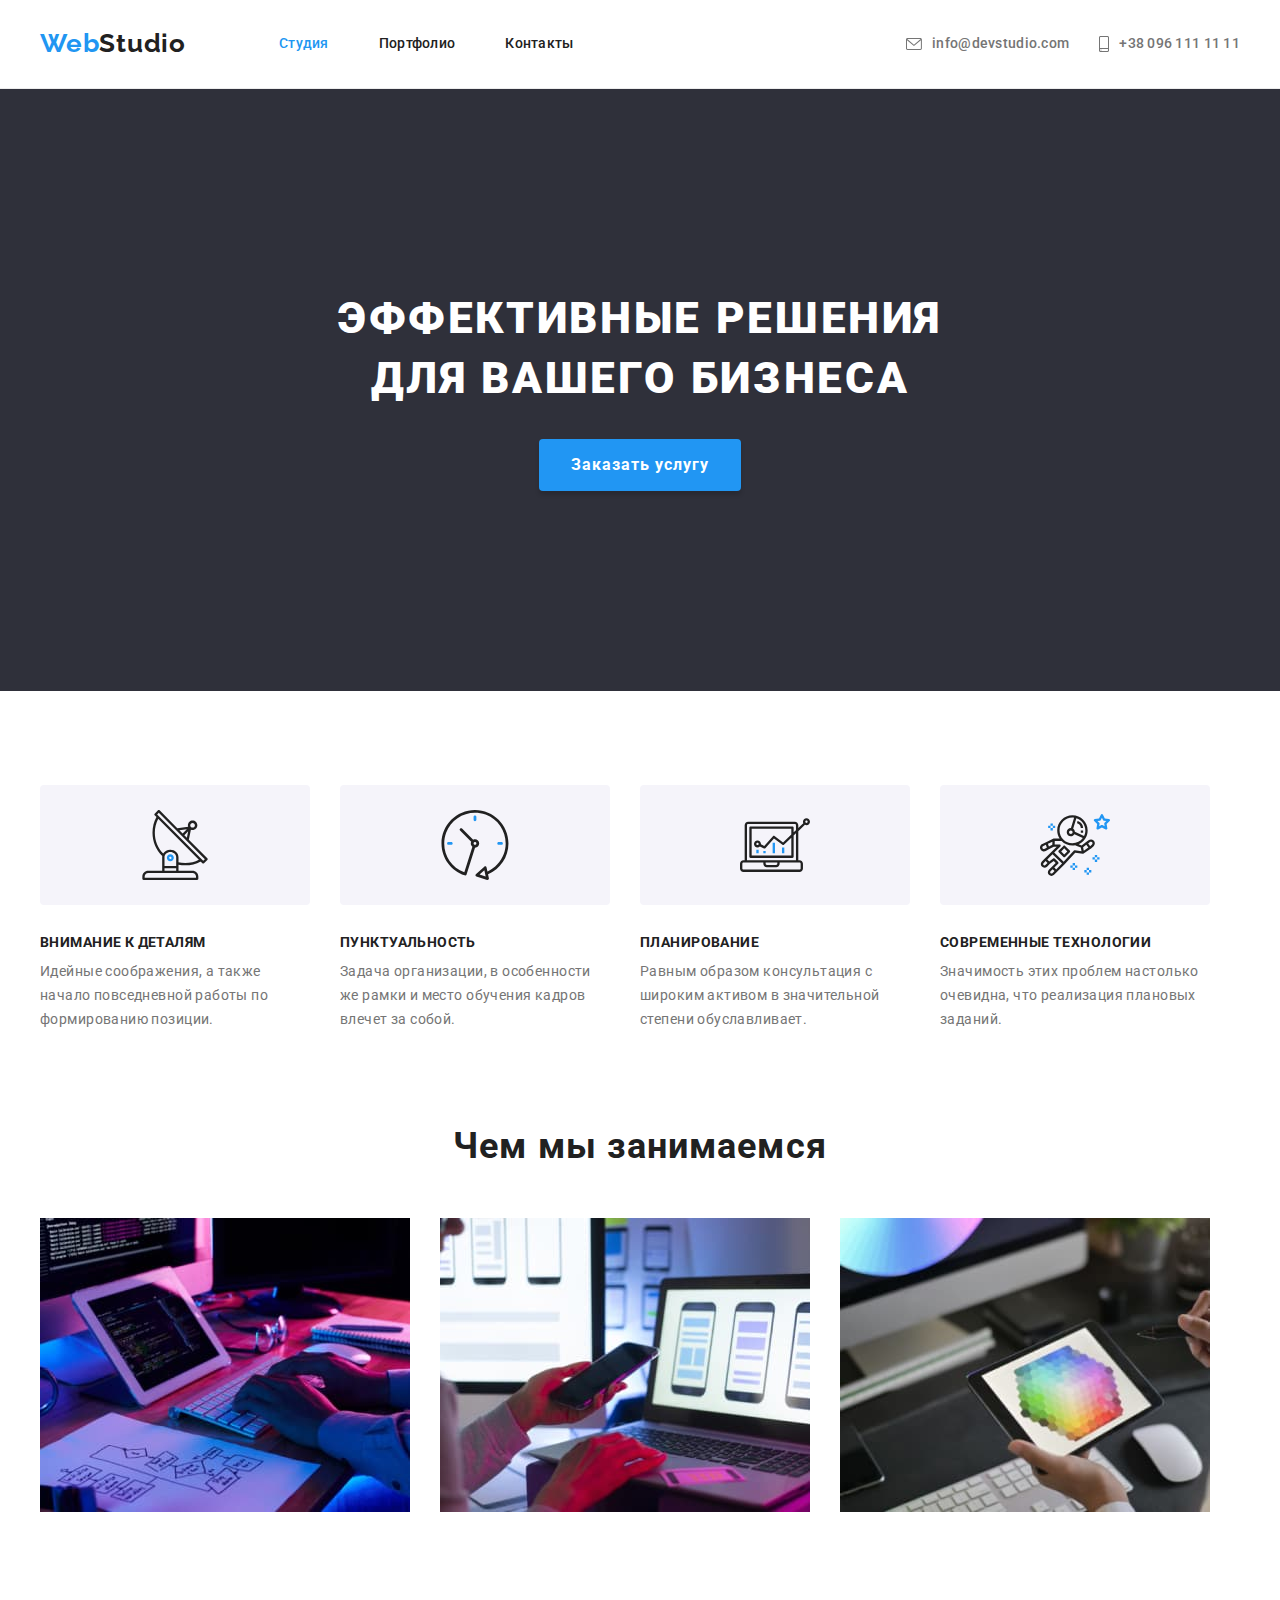
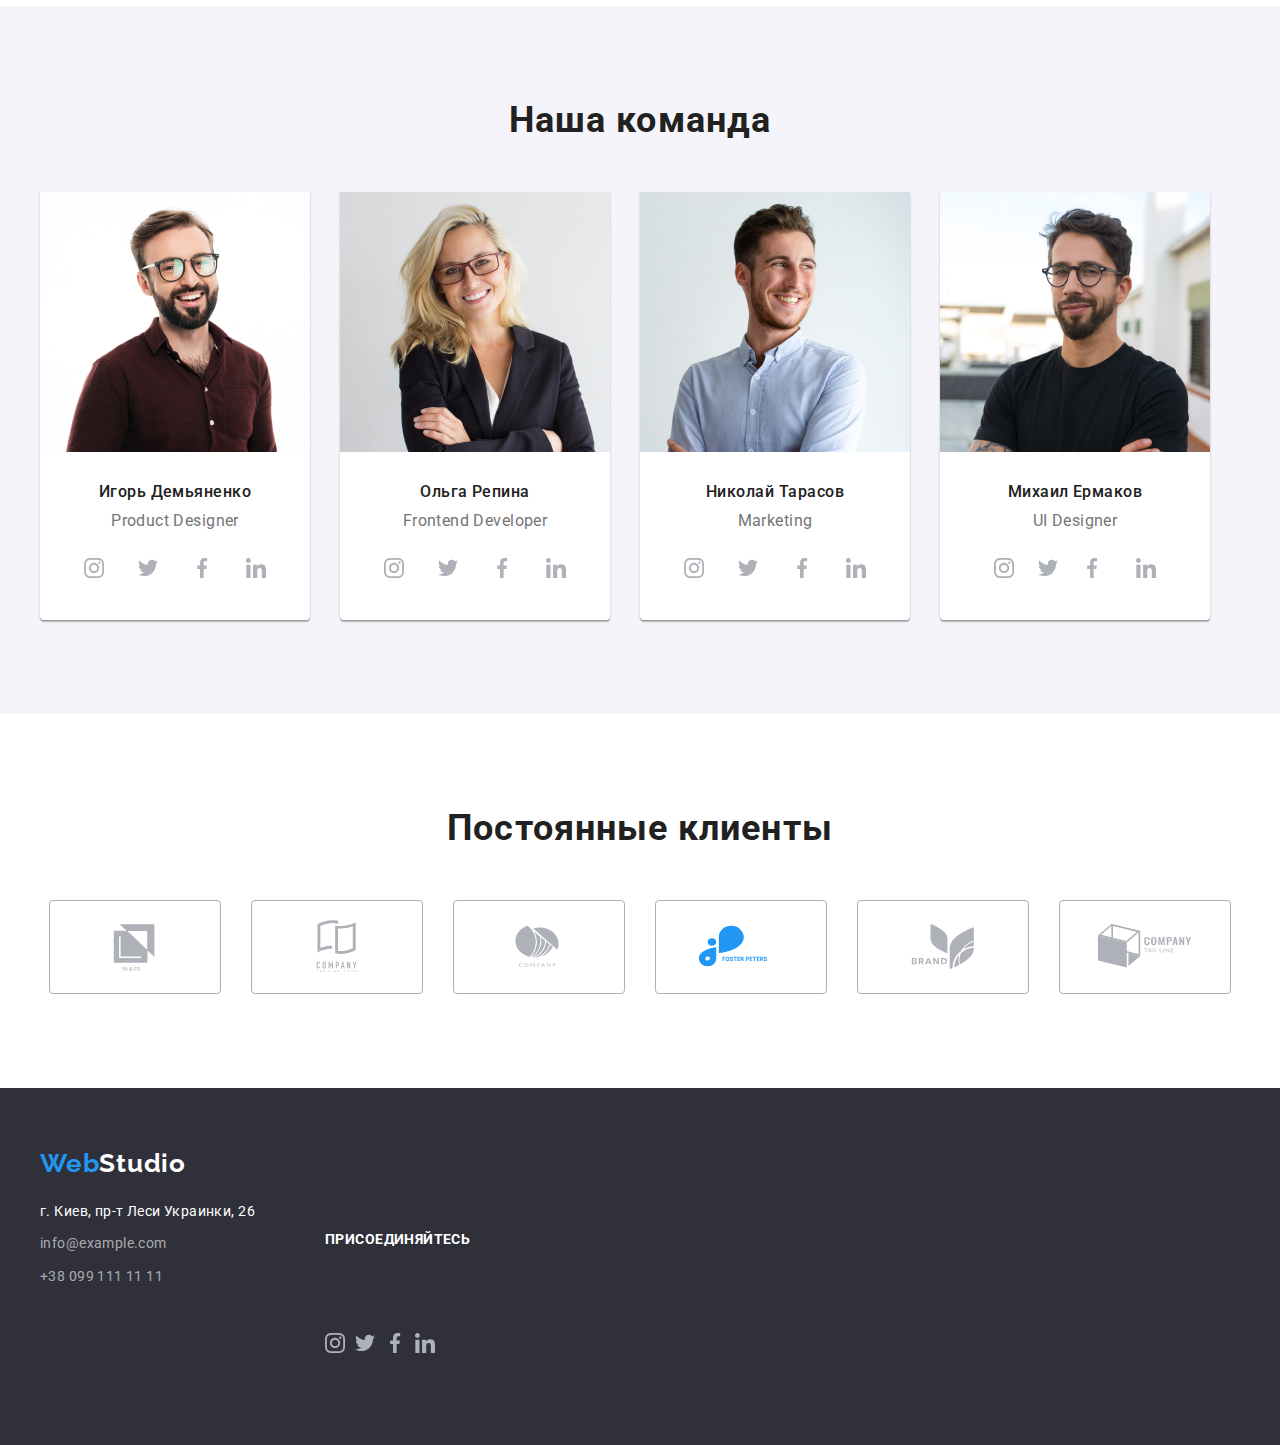
==== index.html @ 57c0cc2d "test" ====
<!DOCTYPE html>
<html lang="ru">

<head>
    <meta charset="UTF-8">
    <meta http-equiv="X-UA-Compatible" content="IE=edge">
    <meta name="viewport" content="width=device-width, initial-scale=1.0">
    <title>Студия</title>
    <link rel="preconnect" href="https://fonts.googleapis.com">
    <link rel="preconnect" href="https://fonts.gstatic.com" crossorigin>
    <link
        href="https://fonts.googleapis.com/css2?family=Raleway:wght@700&family=Roboto:wght@400;500;700;900&display=swap"
        rel="stylesheet">
    <link rel="stylesheet" href="https://cdnjs.cloudflare.com/ajax/libs/modern-normalize/1.1.0/modern-normalize.min.css"
        integrity="sha512-wpPYUAdjBVSE4KJnH1VR1HeZfpl1ub8YT/NKx4PuQ5NmX2tKuGu6U/JRp5y+Y8XG2tV+wKQpNHVUX03MfMFn9Q=="
        crossorigin="anonymous" referrerpolicy="no-referrer" />
    <link rel="stylesheet" href="./css/styles.css" />
</head>

<body>
    <!-- Шапка сайта Студия-->
    <header class="header">
        <div class="container header-container">
            <nav class="navigation">
                <a class="logo" href="/"><span class="logo-title">Web</span>Studio</a>
                <ul class="header-list list">
                    <li class="header-item"><a class="header-link current" href=" ./index.html">Студия</a></li>
                    <li class="header-item"><a class="header-link" href="./portfolio.html">Портфолио</a></li>
                    <li class="header-item"><a class="header-link" href="">Контакты</a></li>
                </ul>
            </nav>
            <ul class="contacts list">
                <li class="contact-item">
                    <a href="mailto:info@devstudio.com" class="mail-link">
                        <svg class="contact-icon" width="16px" height="12px">
                            <use href="./images/symbol-defs.svg#envelope"></use>
                        </svg>info@devstudio.com</a>
                </li>
                <li class="contact-item">
                    <a href="tel:+380961111111" class="tel-link">
                        <svg class="contact-icon" width="10px" height="16px">
                            <use href="./images/symbol-defs.svg#smartphone"></use>
                        </svg>+38 096 111 11 11
                    </a>
                </li>
            </ul>
        </div>
    </header>
    <!-- Секция Эффективные решения -->
    <main>
        <section class="hero">
            <div class="container hero-container">
                <h1 class="hero-title">Эффективные решения</br>для вашего бизнеса</h1>
                <button type="button" class="hero-button">Заказать услугу</button>
            </div>
        </section>
        <!-- Секция детали -->
        <section class="section-no-padding">
            <div class="container">
                <h2 class="section-title" hidden>Наши особенности</h2>
                <ul class="feature-list list">
                    <li class="feature-item">
                        <div class="feature-icons">
                            <svg class="feature-icon" width="70px" height="70">
                                <use href="./images/symbol-defs.svg#antenna"></use>
                            </svg>
                        </div>
                        <h3 class="feature-title">Внимание к деталям</h3>
                        <p class="feature-text">Идейные соображения, а также начало повседневной работы по
                            формированию
                            позиции.</p>
                    </li>
                    <li class="feature-item">
                        <div class="feature-icons">
                            <svg class="feature-icon" width="70px" height="70">
                                <use href="./images/symbol-defs.svg#clock"></use>
                            </svg>
                        </div>
                        <h3 class="feature-title">Пунктуальность</h3>
                        <p class="feature-text">Задача организации, в особенности же рамки и место обучения кадров
                            влечет за собой.</p>
                    </li>
                    <li class="feature-item">
                        <div class="feature-icons">
                            <svg class="feature-icon" width="70px" height="70">
                                <use href="./images/symbol-defs.svg#diagram"></use>
                            </svg>
                        </div>
                        <h3 class="feature-title">Планирование</h3>
                        <p class="feature-text">Равным образом консультация с широким активом в значительной степени
                            обуславливает.</p>
                    </li>
                    <li class="feature-item">
                        <div class="feature-icons">
                            <svg class="feature-icon" width="70px" height="70">
                                <use href="./images/symbol-defs.svg#astronaut"></use>
                            </svg>
                        </div>
                        <h3 class="feature-title">Современные технологии</h3>
                        <p class="feature-text">Значимость этих проблем настолько очевидна, что реализация плановых
                            заданий.</p>
                    </li>
                </ul>
            </div>
        </section>
        <!-- Секция занятия-->
        <section class="section">
            <div class="container">
                <h2 class="info-title">Чем мы занимаемся</h2>
                <ul class="info-list list">
                    <li class="info-item">
                        <img src="images/photo-box-1.jpg" alt="специалист пишет код " width="370" height="294"
                            class="info-img" />
                    </li>
                    <li class="info-item">
                        <img src="images/photo-box-2.jpg" alt="тестировщик тестует код " width="370" height="294"
                            class="info-img" />
                    </li>
                    <li class="info-item">
                        <img src="images/photo-box-3.jpg" alt="архитектор рисует проект " width="370" height="294"
                            class="info-img" />
                    </li>
                </ul>
            </div>
        </section>
        <!-- Секция команда -->
        <section class="section about-section">
            <div class="container">
                <h2 class="about-team">Наша команда</h2>
                <ul class="about-list list">
                    <li class="about-item">
                        <img src="images/about-img-1.jpg" alt="Игорь Демьяненко" width="270" height="260"
                            class="about-img" />
                        <div class="about">
                            <h3 class="about-title">Игорь Демьяненко</h3>
                            <p class="about-text" lang="en">Product Designer</p>
                            <ul class="social-list list">
                                <li class="social-item">
                                    <a class="social-link">
                                        <svg class="social-icon" width="20px" height="20px">
                                            <use href="./images/symbol-defs.svg#instagram"></use>
                                        </svg></a>
                                </li>
                                <li class="social-item">
                                    <a class="social-link">
                                        <svg class="social-icon" width="20px" height="20px">
                                            <use href="./images/symbol-defs.svg#twitter"></use>
                                        </svg></a>
                                </li>
                                <li class="social-item">
                                    <a class="social-link">
                                        <svg class="social-icon" width="20px" height="20px">
                                            <use href="./images/symbol-defs.svg#facebook"></use>
                                        </svg></a>
                                </li>
                                <li class="social-item">
                                    <a class="social-link">
                                        <svg class="social-icon" width="20px" height="20px">
                                            <use href="./images/symbol-defs.svg#linkedin"></use>
                                        </svg></a>
                                </li>
                            </ul>
                        </div>
                    <li class="about-item">
                        <img src="images/about-img-2.jpg" alt="Ольга Репина" width="270" height="260"
                            class="about-img" />
                        <div class="about">
                            <h3 class="about-title">Ольга Репина</h3>
                            <p class="about-text" lang="en">Frontend Developer</p>
                            <ul class="social-list list">
                                <li class="social-item">
                                    <a class="social-link">
                                        <svg class="social-icon" width="20px" height="20px">
                                            <use href="./images/symbol-defs.svg#instagram"></use>
                                        </svg></a>
                                </li>
                                <li class="social-item">
                                    <a class="social-link">
                                        <svg class="social-icon" width="20px" height="20px">
                                            <use href="./images/symbol-defs.svg#twitter"></use>
                                        </svg></a>
                                </li>
                                <li class="social-item">
                                    <a class="social-link">
                                        <svg class="social-icon" width="20px" height="20px">
                                            <use href="./images/symbol-defs.svg#facebook"></use>
                                        </svg></a>
                                </li>
                                <li class="social-item">
                                    <a class="social-link">
                                        <svg class="social-icon" width="20px" height="20px">
                                            <use href="./images/symbol-defs.svg#linkedin"></use>
                                        </svg></a>
                                </li>
                            </ul>
                        </div>
                    <li class="about-item">
                        <img src="images/about-img-3.jpg" alt="Николай Тарасов" width="270" height="260"
                            class="about-img" />
                        <div class="about">
                            <h3 class="about-title">Николай Тарасов</h3>
                            <p class="about-text" lang="en">Marketing</p>
                            <ul class="social-list list">
                                <li class="social-item">
                                    <a class="social-link">
                                        <svg class="social-icon" width="20px" height="20px">
                                            <use href="./images/symbol-defs.svg#instagram"></use>
                                        </svg></a>
                                </li>
                                <li class="social-item">
                                    <a class="social-link">
                                        <svg class="social-icon" width="20px" height="20px">
                                            <use href="./images/symbol-defs.svg#twitter"></use>
                                        </svg></a>
                                </li>
                                <li class=" social-item">
                                    <a class="social-link">
                                        <svg class="social-icon" width="20px" height="20px">
                                            <use href="./images/symbol-defs.svg#facebook"></use>
                                        </svg></a>
                                </li>
                                <li class=" social-item">
                                    <a class="social-link">
                                        <svg class="social-icon" width="20px" height="20px">
                                            <use href="./images/symbol-defs.svg#linkedin"></use>
                                        </svg></a>
                                </li>
                            </ul>
                        </div>
                    <li class="about-item">
                        <img src="images/about-img-4.jpg" alt="Михаил Ермаков" width="270" height="260"
                            class="about-img" />
                        <div class="about">
                            <h3 class="about-title">Михаил Ермаков</h3>
                            <p class="about-text" lang="en">UI Designer</p>
                            <ul class="social-list list">
                                <li class="social-item">
                                    <a class="social-link">
                                        <svg class="social-icon" width="20px" height="20px">
                                            <use href="./images/symbol-defs.svg#instagram"></use>
                                        </svg></a>
                                </li>
                                <li class=social-item">
                                    <a class="social-link">
                                        <svg class="social-icon" width="20px" height="20px">
                                            <use href="./images/symbol-defs.svg#twitter"></use>
                                        </svg></a>
                                </li>
                                <li class=" social-item">
                                    <a class="social-link">
                                        <svg class="social-icon" width="20px" height="20px">
                                            <use href="./images/symbol-defs.svg#facebook"></use>
                                        </svg></a>
                                </li>
                                <li class=" social-item">
                                    <a class="social-link">
                                        <svg class="social-icon" width="20px" height="20px">
                                            <use href="./images/symbol-defs.svg#linkedin"></use>
                                        </svg></a>
                                </li>
                            </ul>
                        </div>

        </section>
        <!-- Постоянные клиенты -->
        <section class="clients">
            <div class="container">
                <h2 class="clietns-title">Постоянные клиенты</h2>
                <ul class="clients-list list">
                    <li class="client-item">
                        <a class="client-link" href="">
                            <svg class="client-icon" width="106px" heigt="60px">
                                <use href="./images/symbol-defs.svg#logo-1"></use>
                            </svg></a>
                    </li>
                    <li class="client-item">
                        <a class="client-link" href="">
                            <svg class="client-icon" width="106px" heigt="60px">
                                <use href="./images/symbol-defs.svg#logo-2"></use>
                            </svg></a>
                    </li>
                    <li class="client-item">
                        <a class="client-link" href="">
                            <svg class="client-icon" width="106px" heigt="60px">
                                <use href="./images/symbol-defs.svg#logo-3"></use>
                            </svg></a>
                    </li>
                    <li class="client-item">
                        <a class="client-link" href="">
                            <svg class="client-icon" width="106px" heigt="60px">
                                <use href="./images/symbol-defs.svg#logo-4"></use>
                            </svg></a>
                    </li>
                    <li class="client-item">
                        <a class="client-link" href="">
                            <svg class="client-icon" width="106px" heigt="60px">
                                <use href="./images/symbol-defs.svg#logo-5"></use>
                            </svg></a>
                    </li>
                    <li class="client-item">
                        <a class="client-link" href="">
                            <svg class="client-icon" width="106px" heigt="60px">
                                <use href="./images/symbol-defs.svg#logo-6"></use>
                            </svg></a>
                    </li>
                </ul>
            </div>
        </section>
    </main>
    <!-- Секция контакты -->
    <footer class="page-footer">
        <div class="container footer-container">
            <div class="footer">
                <a class="logo" href="/"><span class="logo-title">Web</span>Studio</a>
                <address class="footer-address">
                    <ul class="address-list list">
                        <li class="address-item">
                            <a class="footer-address" href="">г. Киев, пр-т Леси Украинки, 26</a>
                        </li>
                        <li class="address-item">
                            <a class="link-mail" href="mailto:info@example.com">info@example.com</a>
                        </li>
                        <li class="address-item">
                            <a class="link-tel" href="tel:+380991111111">+38 099 111 11 11</a>
                        </li>
                    </ul>
                </address>
            </div>
            <div class="footer-social">
                <p class="footer-social-title">присоединяйтесь</p>
                <ul class="footer-social-icons list">
                    <li class="footer-social-logo">
                        <a class="footer-icon link" href="">
                            <svg class="footer-icon" width="20px" heingt="20px">
                                <use href="./images/symbol-defs.svg#instagram">
                                </use>
                            </svg>
                        </a>
                    </li>
                    <li class="footer-social-logo">
                        <a class="footer-icon link" href="">
                            <svg class="footer-icon" width="20px" heingt="20px">
                                <use href="./images/symbol-defs.svg#twitter">
                                </use>
                            </svg>
                        </a>
                    </li>
                    <li class="footer-social-logo">
                        <a class="footer-icon link" href="">
                            <svg class="footer-icon" width="20px" heingt="20px">
                                <use href="./images/symbol-defs.svg#facebook">
                                </use>
                            </svg>
                        </a>
                    </li>
                    <li class="footer-social-logo">
                        <a class="footer-icon link" href="">
                            <svg class="footer-icon" width="20px" heingt="20px">
                                <use href="./images/symbol-defs.svg#linkedin">
                                </use>
                            </svg>
                        </a>
                    </li>
                </ul>
            </div>
        </div>
    </footer>
</body>

</html>
---- css/styles.css ----
:root {
  --header-text-color: #212121;
  --main-text-color: #757575;
  --primary-title-color: #ffffff;
  --accent-color: #2196f2;
  --title-color: #000000;
  --footer-link-color: rgba(255, 255, 255, 0.6);
  --icon-color: #afb1b8;
}
p,
h1,
h2,
h3,
h4,
h5,
h6 {
  margin: 0;
}

img {
  display: block;
}

button {
  cursor: pointer;
}

body {
  margin: 0;
  font-family: Roboto, sans-serif;
  font-style: normal;
  font-size: 14px;
  font-weight: 400;
  line-height: 1.71;
  letter-spacing: 0.03em;
  color: #757575;
}

.list {
  list-style: none;
}

a {
  text-decoration: none;
}
.container {
  width: 1200px;
  padding-left: 15px;
  padding-right: 15px;
  margin: 0 auto;

  /*outline: 1px solid red;*/
}

.section {
  padding: 94px 0;
}
ul {
  margin: 0;
  padding: 0;
}

/*-----------------------------HEADER-------------------------------*/
.header {
  /*padding-top: 24px;
  padding-bottom: 25px;*/
  border-bottom: 1px solid #ececec;
}

.header-container {
  display: flex;
}
/*----logo-header----*/
/*----logo-title-header----*/

.logo {
  font-family: Raleway;
  font-weight: bold;

  font-size: 26px;
  line-height: 1.19;
  text-decoration: none;
  letter-spacing: 0.03em;

  padding-top: 24px;
  padding-bottom: 25px;
  text-decoration: none;
  color: var(--header-text-color);
}
.logo-title {
  padding-top: 24px;
  padding-bottom: 25px;
  color: var(--accent-color);
}

.logo:hover,
.logo:focus {
  color: var(--accent-color);
}
/*----navigation----*/
/*----header-list----*/

.navigation {
  display: flex;
  align-items: center;
}

.header-list {
  display: flex;
  margin-left: 93px;
}

.header-list .header-item + .header-item {
  margin-left: 50px;
}
.header-link {
  font-weight: 500;
  font-size: 14px;
  line-height: 1.14;
  letter-spacing: 0.02em;
  padding-top: 32px;
  padding-bottom: 32px;
  display: flex;
  color: var(--header-text-color);
}
.header-link:hover,
.header-link:focus {
  color: var(--accent-color);
}
/*.header-item:first-child {
  margin-left: 93px;}*/

/*.header-link:not(:first-child) {
  margin-left: 93px;*/

/*.header-link:nth-child(-n + 2) {
  margin-left: 50px;
}*/

/*contacts-header*/

.contacts {
  display: flex;
  margin-left: auto;
  padding-top: 32px;
  padding-bottom: 32px;
}

.mail-link {
  font-weight: 500;
  font-size: 14px;
  line-height: 1.14;
  letter-spacing: 0.02em;

  color: var(--main-text-color);
  margin-right: 30px;
}

.tel-link {
  font-weight: 500;
  font-size: 14px;
  line-height: 1.14;

  letter-spacing: 0.02em;
  color: var(--main-text-color);
}
.contact-item:hover,
.contact-item:focus {
  color: var(--accent-color);
}
.mail-link:hover,
.mail-link:focus {
  color: var(--accent-color);
}

.tel-link:hover,
.tel-link:focus {
  color: var(--accent-color);
}
.contact-icon {
  margin-right: 10px;
  vertical-align: middle;
  fill: var(--main-text-color);
}
.contacts-list:hover,
.contacts-list:focus {
  color: var(--accent-color);
}
.current {
  color: var(--accent-color);
}

/*-------------------------------MAIN---------------------------*/
/*---section-hero---*/
.hero {
  padding-top: 200px;
  padding-bottom: 200px;
  background-color: #2f303a;

  /*max-width: 1600px;
  min-height: 600px;
  margin-left: auto;
  margin-right: auto;
  text-align: center;
  background-image: linear-gradient (
  to right,  rgba(47, 48, 58, 0.4),
 rgba(47, 48, 58, 0.4),
  url('../images/overlay.jpg');
  background-repeat: no-repeat;
  background-position: center;
  background-size: cover;*/
}

.hero-title {
  font-weight: 900;
  font-size: 44px;
  line-height: 1.36;

  text-align: center;
  letter-spacing: 0.06em;

  margin-top: 0;
  margin-bottom: 30px;
  text-transform: uppercase;
  color: var(--primary-title-color);
}

/*---button-studio---*/

.hero-button {
  border: transparent;
  font-family: inherit;
  font-weight: 700;
  font-size: 16px;
  line-height: 1.87;
  letter-spacing: 0.06em;

  display: flex;
  align-items: center;
  text-align: center;

  padding: 11px 32px;
  margin-top: 30px;
  min-width: 200px;
  margin-left: auto;
  margin-right: auto;

  cursor: pointer;
  color: var(--primary-title-color);

  background: #2196f3;
  box-shadow: 0px 4px 4px rgba(0, 0, 0, 0.15);
  border-radius: 4px;
}
/*---features---*/
.feature-icons {
  display: flex;
  width: 270px;
  height: 120px;
  justify-content: center;
  align-items: center;
  background-color: #f5f4fa;
  border-radius: 4px;
  margin-bottom: 30px;
}

.section-title {
  font-size: 36px;
  line-height: 1.17;
  margin-bottom: 50px;

  text-align: center;
  color: var(--title-text-color);
}
.section {
  padding-top: 94px;
  padding-bottom: 94px;
}
.section-no-padding {
  padding-top: 94px;
  padding-bottom: 0;
}

.feature-list {
  display: flex;
  justify-content: center;
}

/*.feature-item:not(:first-child) {
  margin-left: 30px;
}*/
.feature-item:not(:last-child) {
  margin-right: 30px;
}
.feature-item:not(:first-child) {
  margin-right: 30px;
}

.feature-title {
  font-size: 14px;
  line-height: 1.14;
  letter-spacing: 0.03em;
  text-transform: uppercase;
  color: var(--header-text-color);
}

.feature-text {
  font-size: 14px;
  line-height: 1.71;
  letter-spacing: 0.03em;
  margin-top: 10px;
  color: var(--main-text-color);
}
/*---info---*/

.info-list {
  display: flex;
  margin-top: 50px;
}

.info-item:not(:first-child) {
  margin-left: 30px;
}

.info-item {
  justify-content: space-between;
}

.info-title {
  font-size: 36px;
  line-height: 1.16;
  text-align: center;
  letter-spacing: 0.03em;

  color: var(--header-text-color);
}

/*----about----*/

.about-section {
  background: #f5f4fa;
}
.about-list {
  display: flex;

  /*flex-basis: inherit;*/
}
.about-list .about-title {
  font-weight: 500;
  font-size: 16px;
  line-height: 1.19;
}

.about-list .about-text {
  font-size: 16px;
  line-height: 1.19;
  margin-top: 10px;
}
.about-item {
  background: #ffffff;
  box-shadow: 0px 1px 3px rgba(0, 0, 0, 0.12), 0px 1px 1px rgba(0, 0, 0, 0.14),
    0px 2px 1px rgba(0, 0, 0, 0.2);
  border-radius: 0px 0px 4px 4px;
}
.about-team {
  font-style: normal;
  font-size: 36px;
  line-height: 1.16;
  text-align: center;
  letter-spacing: 0.03em;

  margin-bottom: 50px;
  justify-content: space-between;
  color: var(--header-text-color);
}

.about-title {
  font-style: normal;
  font-weight: 500;
  font-size: 16px;
  line-height: 1.19px;

  text-align: center;
  letter-spacing: 0.03em;

  color: var(--header-text-color);
}

.about-item:not(:first-child) {
  margin-left: 30px;
}

.about-list .about-title,
.about-list .about-text {
  text-align: center;
}

.about-list .about {
  padding-top: 30px;
  padding-bottom: 30px;
}
.social-list {
  display: flex;
  justify-content: center;
  margin-top: 16px;
}

.social-list .social-item + .social-item {
  margin-left: 10px;
}
.social-link {
  display: flex;
  width: 44px;
  height: 44px;
  border-radius: 50%;
  justify-content: center;
  align-items: center;
  /*background-color: #ffffff;*/
  color: var(--icons-color);
}

.social-icon {
  fill: currentColor;
}

.social-link:hover,
.social-link:focus {
  /*color: #ffffff;*/
  background-color: var(--accent-color);
}

/*clients*/
.clients {
  padding-top: 94px;
  padding-bottom: 94px;
}
.clients-list {
  display: flex;
  justify-content: center;
  margin-top: 50px;
}
.clients-list .client-item + .client-item {
  margin-left: 30px;
}
.clietns-title {
  font-style: normal;
  font-size: 36px;
  line-height: 1.16;
  text-align: center;
  letter-spacing: 0.03em;

  color: var(--header-text-color);
}
.client-link {
  display: flex;
  width: 170px;
  height: 92px;
  justify-content: center;
  align-items: center;
  border: 1px solid var(--icon-color);
  border-radius: 4px;
  color: var(--icon-color);
}
.client-icon {
  fill: currentColor;
}
.client-link:hover,
.client-link:focus {
  color: var(--accent-color);
  border-color: var(--accent-color);
}
/*----------------------------FOOTER---------------------------*/

.page-footer {
  padding-top: 60px;
  padding-bottom: 20px;
  background-color: #2f303a;
}
.footer-address {
  font-style: normal;
  font-weight: normal;
  font-size: 14px;
  line-height: 1.71;
  letter-spacing: 0.03em;
  margin-top: 20px;
  color: var(--primary-title-color);
}

.page-footer .logo {
  font-family: Raleway;
  font-size: 26px;
  line-height: 1.19;
  letter-spacing: 0.03em;
  color: var(--primary-title-color);
}

.page-footer .logo:hover,
.page-footer.logo:focus {
  color: var(--accent-color);
}
/*---address---*/

.address-list {
  color: var(--primary-title-color);
}
.address-item {
  margin-bottom: 9px;
}

/*---contacts---*/

.link-mail {
  font-style: normal;
  font-size: 14px;
  line-height: 1.71;
  letter-spacing: 0.03em;
  color: var(--footer-link-color);
}

.link-tel {
  font-style: normal;
  font-size: 14px;
  line-height: 1.71;
  letter-spacing: 0.03em;
  color: var(--footer-link-color);
}
/*-----footer-social----*/

.footer-social-title {
  font-weight: 700;
  font-size: 14px;
  line-height: 1.14;
  letter-spacing: 0.03em;

  text-transform: uppercase;
  margin-bottom: 20px;
  color: var(--primary-title-color);
}

.footer-icon .link {
  display: flex;
  width: 44px;
  height: 44px;

  border-radius: 50%;
  align-items: center;
  justify-content: center;

  background-color: rgba(255, 255, 255, 0.1);
  color: var(--primary-title-color);
}
.footer-icon .link:hover,
.footer-icon .link:focus {
  background-color: var(--accent-color);
}

.page-footer .container {
  display: flex;
}
.footer-social {
  margin: 12px 0 0 70px;
  padding-top: 72px;
}
.footer-icon {
  justify-content: center;
  fill: currentColor;
}
.footer-social-icons .footer-social-logo + .footer-social-logo {
  margin-left: 10px;
}
.footer-social-icons {
  display: flex;
}
/*--------------------PORTFOLIO----------------------*/
/*button-portfolio*/

.buttons-link {
  display: flex;
  justify-content: center;
  margin-bottom: 50px;
}

.buttons-link .item + .item {
  margin-left: 8px;
}

.button {
  font-family: inherit;
  font-style: normal;
  font-weight: 500;
  font-size: 16px;
  line-height: 1.62;
  letter-spacing: 0.03em;
  box-shadow: 0px 3px 1px rgba(0, 0, 0, 0.1), 0px 1px 2px rgba(0, 0, 0, 0.08),
    0px 2px 2px rgba(0, 0, 0, 0.12);
  border-radius: 4px;

  background: #f5f4fa;
  cursor: pointer;
  color: var(--header-text-color);
}

.button .primary {
  font-weight: 700;
  font-size: 16px;
  line-height: 1.87;
  color: var(--primary-title-color);
  background-color: var(--accent-color);

  border-radius: 4px;

  padding: 11px 32px;
  min-width: 200px;
  text-align: center;
}

.button.secondary {
  font-weight: 500;
  font-size: 16px;
  line-height: 1.62;

  padding: 6px 22px;
  min-width: 73px;
  background-color: var(--primary-title-color);
}

.button.secondary:hover,
.button.secondary:focus,
.button.secondary:active {
  color: var(--primary-title-color);
  background-color: var(--accent-color);
}
/*-------imeges----*/

.images-list {
  display: flex;
  flex-wrap: wrap;
  margin-right: -30px;
  margin-bottom: -30px;
}
.images-item {
  margin-right: 30px;
  margin-bottom: 30px;
}
.item-list {
  padding-top: 20px;
  padding-bottom: 20px;
  border: 1px solid #eeeeee;
  padding-right: 24px;
  padding-left: 24px;
}
.images-list .images-item:hover {
  box-shadow: 0px 1px 1px rgba(0, 0, 0, 0.12), 0px 4px 4px rgba(0, 0, 0, 0.06),
    1px 4px 6px rgba(0, 0, 0, 0.16);
}
.item-text {
  background: var(--primary-title-color);
  border: 1px solid #eeeeee;
  box-sizing: border-box;
}

.imag-title {
  font-weight: 700;
  font-size: 18px;
  line-height: 2;
  letter-spacing: 0.06em;
  margin-bottom: 4px;
  color: var(--header-text-color);
}
.imag-text {
  font-weight: normal;
  font-size: 16px;
  line-height: 1.87;
  letter-spacing: 0.03em;
  color: var(--main-text-color);
}
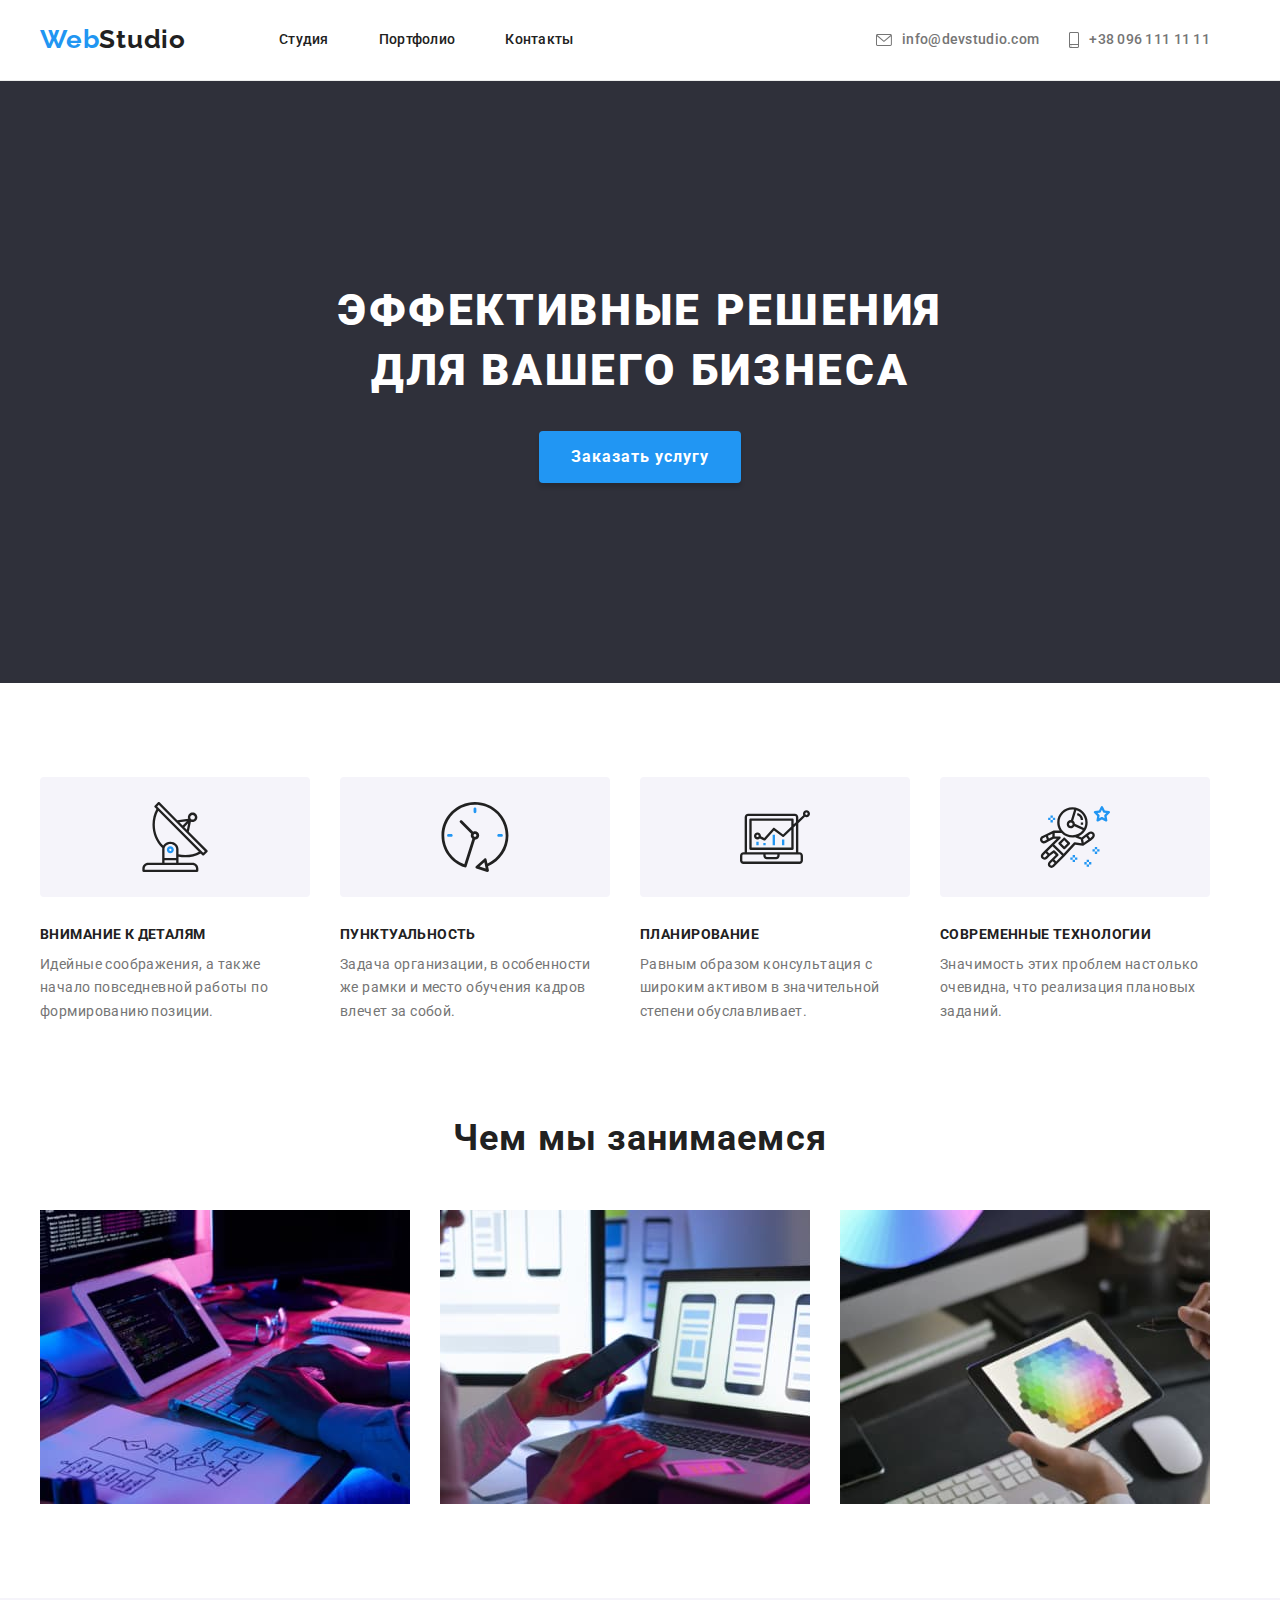
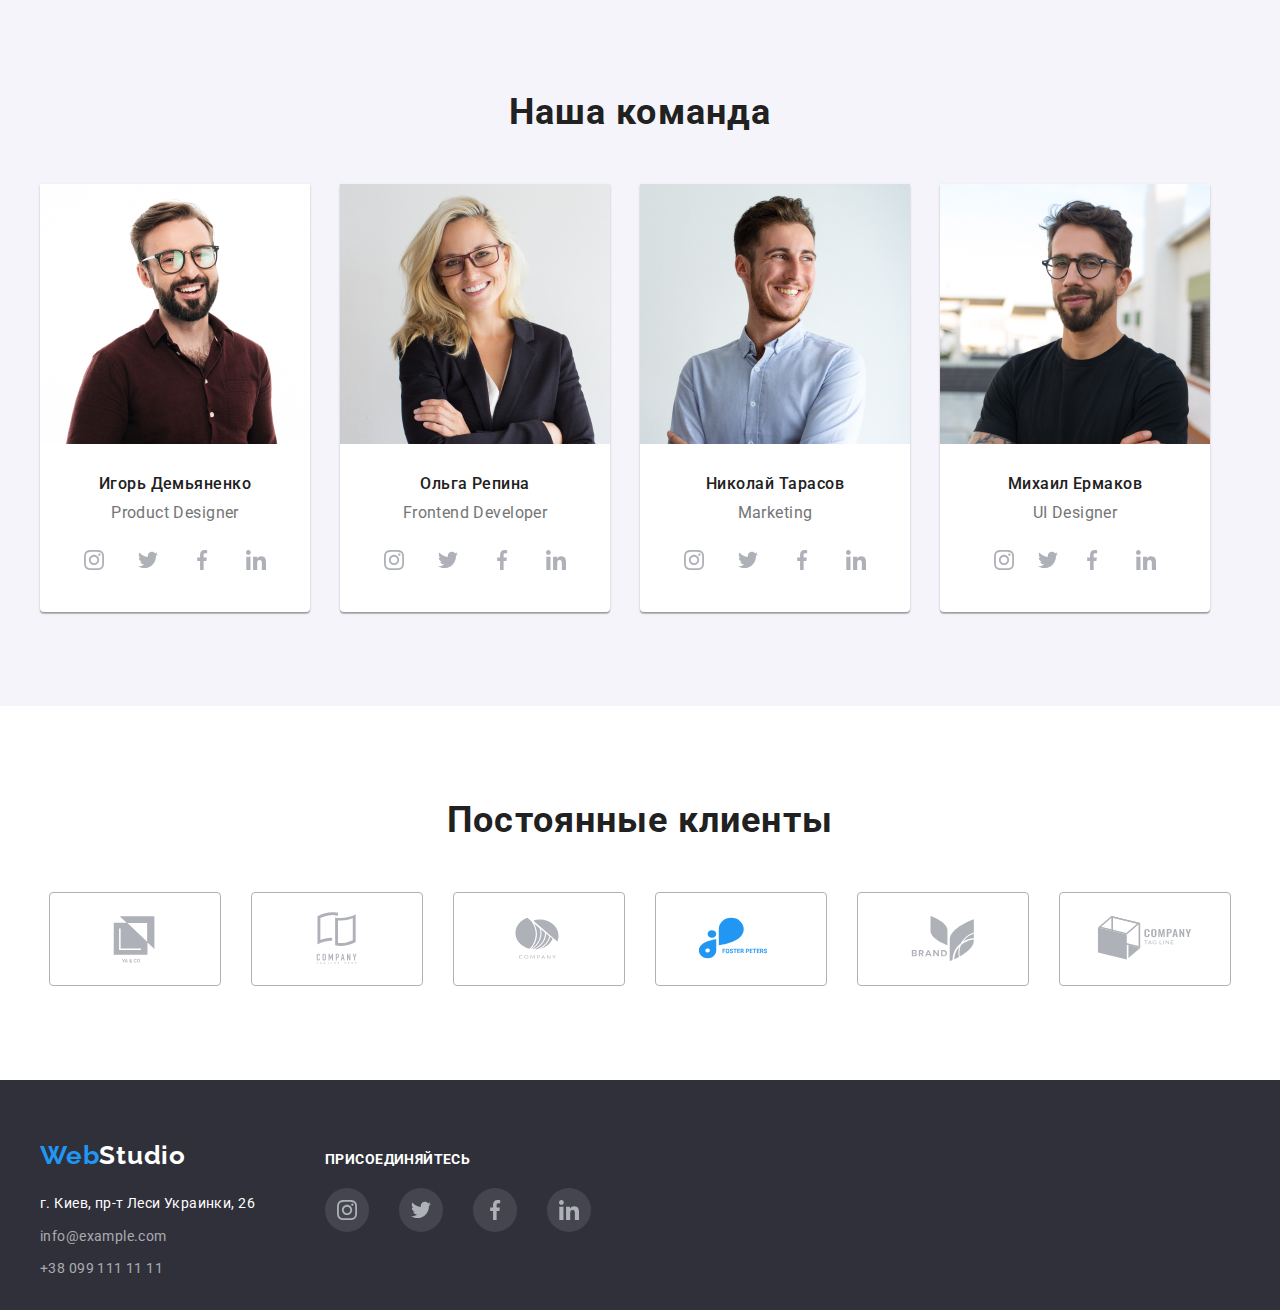
==== commit 55b42f6c: "test" ====
--- a/index.html
+++ b/index.html
@@ -30,16 +30,18 @@
                 </ul>
             </nav>
             <ul class="contacts list">
-                <li class="contact-item">
-                    <a href="mailto:info@devstudio.com" class="mail-link">
-                        <svg class="contact-icon" width="16px" height="12px">
-                            <use href="./images/symbol-defs.svg#envelope"></use>
-                        </svg>info@devstudio.com</a>
+                <li class="item">
+                    <a class="link" href="mailto:info@devstudio.com">
+                        <svg class="envelope-icon" width="16px" height="12px">
+                            <use href="images/symbol-defs.svg#envelope"></use>
+                        </svg> info@devstudio.com
+                    </a>
                 </li>
-                <li class="contact-item">
-                    <a href="tel:+380961111111" class="tel-link">
-                        <svg class="contact-icon" width="10px" height="16px">
-                            <use href="./images/symbol-defs.svg#smartphone"></use>
+
+                <li class="item">
+                    <a class="link" href="tel:+380961111111">
+                        <svg class="smartphone-icon" width="10px" height="16px">
+                            <use href="images/symbol-defs.svg#smartphone"></use>
                         </svg>+38 096 111 11 11
                     </a>
                 </li>
@@ -269,37 +271,37 @@
                 <ul class="clients-list list">
                     <li class="client-item">
                         <a class="client-link" href="">
-                            <svg class="client-icon" width="106px" heigt="60px">
+                            <svg class="client-icon" width="106px" height="60px">
                                 <use href="./images/symbol-defs.svg#logo-1"></use>
                             </svg></a>
                     </li>
                     <li class="client-item">
                         <a class="client-link" href="">
-                            <svg class="client-icon" width="106px" heigt="60px">
+                            <svg class="client-icon" width="106px" height="60px">
                                 <use href="./images/symbol-defs.svg#logo-2"></use>
                             </svg></a>
                     </li>
                     <li class="client-item">
                         <a class="client-link" href="">
-                            <svg class="client-icon" width="106px" heigt="60px">
+                            <svg class="client-icon" width="106px" height="60px">
                                 <use href="./images/symbol-defs.svg#logo-3"></use>
                             </svg></a>
                     </li>
                     <li class="client-item">
                         <a class="client-link" href="">
-                            <svg class="client-icon" width="106px" heigt="60px">
+                            <svg class="client-icon" width="106px" height="60px">
                                 <use href="./images/symbol-defs.svg#logo-4"></use>
                             </svg></a>
                     </li>
                     <li class="client-item">
                         <a class="client-link" href="">
-                            <svg class="client-icon" width="106px" heigt="60px">
+                            <svg class="client-icon" width="106px" height="60px">
                                 <use href="./images/symbol-defs.svg#logo-5"></use>
                             </svg></a>
                     </li>
                     <li class="client-item">
                         <a class="client-link" href="">
-                            <svg class="client-icon" width="106px" heigt="60px">
+                            <svg class="client-icon" width="106px" height="60px">
                                 <use href="./images/symbol-defs.svg#logo-6"></use>
                             </svg></a>
                     </li>
@@ -327,42 +329,40 @@
                 </address>
             </div>
             <div class="footer-social">
-                <p class="footer-social-title">присоединяйтесь</p>
-                <ul class="footer-social-icons list">
-                    <li class="footer-social-logo">
+                <p class="network">присоединяйтесь</p>
+                <ul class="footer-icons list">
+                    <li class="logo-item">
                         <a class="footer-icon link" href="">
-                            <svg class="footer-icon" width="20px" heingt="20px">
-                                <use href="./images/symbol-defs.svg#instagram">
-                                </use>
+                            <svg class="footer-icon" width="20px" height="20px">
+                                <use href="images/symbol-defs.svg#instagram"></use>
                             </svg>
                         </a>
                     </li>
-                    <li class="footer-social-logo">
+                    <li class="logo-item">
                         <a class="footer-icon link" href="">
-                            <svg class="footer-icon" width="20px" heingt="20px">
-                                <use href="./images/symbol-defs.svg#twitter">
-                                </use>
+                            <svg class="footer-icon" width="20px" height="20px">
+                                <use href="images/symbol-defs.svg#twitter"></use>
                             </svg>
                         </a>
                     </li>
-                    <li class="footer-social-logo">
+                    <li class="logo-item">
                         <a class="footer-icon link" href="">
-                            <svg class="footer-icon" width="20px" heingt="20px">
-                                <use href="./images/symbol-defs.svg#facebook">
-                                </use>
+                            <svg class="footer-icon" width="20px" height="20px">
+                                <use href="images/symbol-defs.svg#facebook"></use>
                             </svg>
                         </a>
                     </li>
-                    <li class="footer-social-logo">
+                    <li class="logo-item">
                         <a class="footer-icon link" href="">
-                            <svg class="footer-icon" width="20px" heingt="20px">
-                                <use href="./images/symbol-defs.svg#linkedin">
-                                </use>
+                            <svg class="footer-icon" width="20px" height="20px">
+                                <use href="images/symbol-defs.svg#linkedin"></use>
                             </svg>
                         </a>
                     </li>
                 </ul>
-            </div>
+
+            </div>
+
         </div>
     </footer>
 </body>
--- a/css/styles.css
+++ b/css/styles.css
@@ -145,50 +145,68 @@
   padding-top: 32px;
   padding-bottom: 32px;
 }
-
-.mail-link {
+.link {
   font-weight: 500;
   font-size: 14px;
   line-height: 1.14;
-  letter-spacing: 0.02em;
-
-  color: var(--main-text-color);
+
   margin-right: 30px;
-}
-
-.tel-link {
-  font-weight: 500;
-  font-size: 14px;
-  line-height: 1.14;
-
   letter-spacing: 0.02em;
   color: var(--main-text-color);
 }
-.contact-item:hover,
-.contact-item:focus {
-  color: var(--accent-color);
-}
-.mail-link:hover,
-.mail-link:focus {
-  color: var(--accent-color);
-}
-
-.tel-link:hover,
-.tel-link:focus {
-  color: var(--accent-color);
-}
-.contact-icon {
+.contacts .link .envelope-icon,
+.contacts .link .smartphone-icon {
+  margin-right: 10px;
+  fill: currentColor;
+}
+.contacts .item .link {
+  display: flex;
+  align-items: center;
+}
+.contacts .link:hover,
+.contacts .link:focus {
+  color: var(--accent-color);
+}
+.envelope-icon .smartphone-icon {
   margin-right: 10px;
   vertical-align: middle;
   fill: var(--main-text-color);
 }
-.contacts-list:hover,
-.contacts-list:focus {
-  color: var(--accent-color);
-}
-.current {
-  color: var(--accent-color);
-}
+.navigation .link:hover {
+  color: var(--accent-color);
+}
+/*mail-link {
+  font-weight: 500;
+  font-size: 14px;
+  line-height: 1.14;
+  letter-spacing: 0.02em;
+
+  color: var(--main-text-color);
+  margin-right: 30px;
+}*/
+
+/*.tel-link {
+  font-weight: 500;
+  font-size: 14px;
+  line-height: 1.14;
+
+  letter-spacing: 0.02em;
+  color: var(--main-text-color);
+}*/
+/*.contact-item:hover,
+.contact-item:focus {
+  color: var(--accent-color);
+}*/
+
+/*.mail-link:hover,
+.mail-link:focus {
+  color: var(--accent-color);
+}*/
+
+/*.tel-link:hover,
+.tel-link:focus {
+  color: var(--accent-color);
+}*/
 
 /*-------------------------------MAIN---------------------------*/
 /*---section-hero---*/
@@ -399,6 +417,7 @@
   padding-top: 30px;
   padding-bottom: 30px;
 }
+/*----social----*/
 .social-list {
   display: flex;
   justify-content: center;
@@ -415,7 +434,7 @@
   border-radius: 50%;
   justify-content: center;
   align-items: center;
-  /*background-color: #ffffff;*/
+  background-color: #ffffff;
   color: var(--icons-color);
 }
 
@@ -425,11 +444,11 @@
 
 .social-link:hover,
 .social-link:focus {
-  /*color: #ffffff;*/
+  color: #ffffff;
   background-color: var(--accent-color);
 }
 
-/*clients*/
+/*-----clients----*/
 .clients {
   padding-top: 94px;
   padding-bottom: 94px;
@@ -464,13 +483,18 @@
 .client-icon {
   fill: currentColor;
 }
+
 .client-link:hover,
 .client-link:focus {
   color: var(--accent-color);
   border-color: var(--accent-color);
 }
+
 /*----------------------------FOOTER---------------------------*/
-
+.footer-container {
+  display: flex;
+  align-items: baseline;
+}
 .page-footer {
   padding-top: 60px;
   padding-bottom: 20px;
@@ -526,50 +550,44 @@
 }
 /*-----footer-social----*/
 
-.footer-social-title {
+.network {
+  text-transform: uppercase;
   font-weight: 700;
-  font-size: 14px;
   line-height: 1.14;
-  letter-spacing: 0.03em;
-
-  text-transform: uppercase;
+  color: var(--primary-title-color);
   margin-bottom: 20px;
-  color: var(--primary-title-color);
-}
-
-.footer-icon .link {
+}
+.footer-icon.link {
   display: flex;
   width: 44px;
   height: 44px;
-
   border-radius: 50%;
   align-items: center;
-  justify-content: center;
-
   background-color: rgba(255, 255, 255, 0.1);
   color: var(--primary-title-color);
 }
-.footer-icon .link:hover,
-.footer-icon .link:focus {
-  background-color: var(--accent-color);
-}
-
-.page-footer .container {
-  display: flex;
-}
+.footer-icon {
+  justify-content: center;
+  fill: currentColor;
+}
+/*.footer-icons .logo-item + .logo-item {
+  margin-left: 10px;
+}*/
+
+.footer-icons {
+  display: flex;
+}
+
+.footer .container {
+  display: flex;
+}
+
 .footer-social {
   margin: 12px 0 0 70px;
-  padding-top: 72px;
-}
-.footer-icon {
-  justify-content: center;
-  fill: currentColor;
-}
-.footer-social-icons .footer-social-logo + .footer-social-logo {
-  margin-left: 10px;
-}
-.footer-social-icons {
-  display: flex;
+}
+.footer-icon.link:hover,
+.footer-icon.link:focus {
+  background-color: var(--accent-color);
 }
 /*--------------------PORTFOLIO----------------------*/
 /*button-portfolio*/
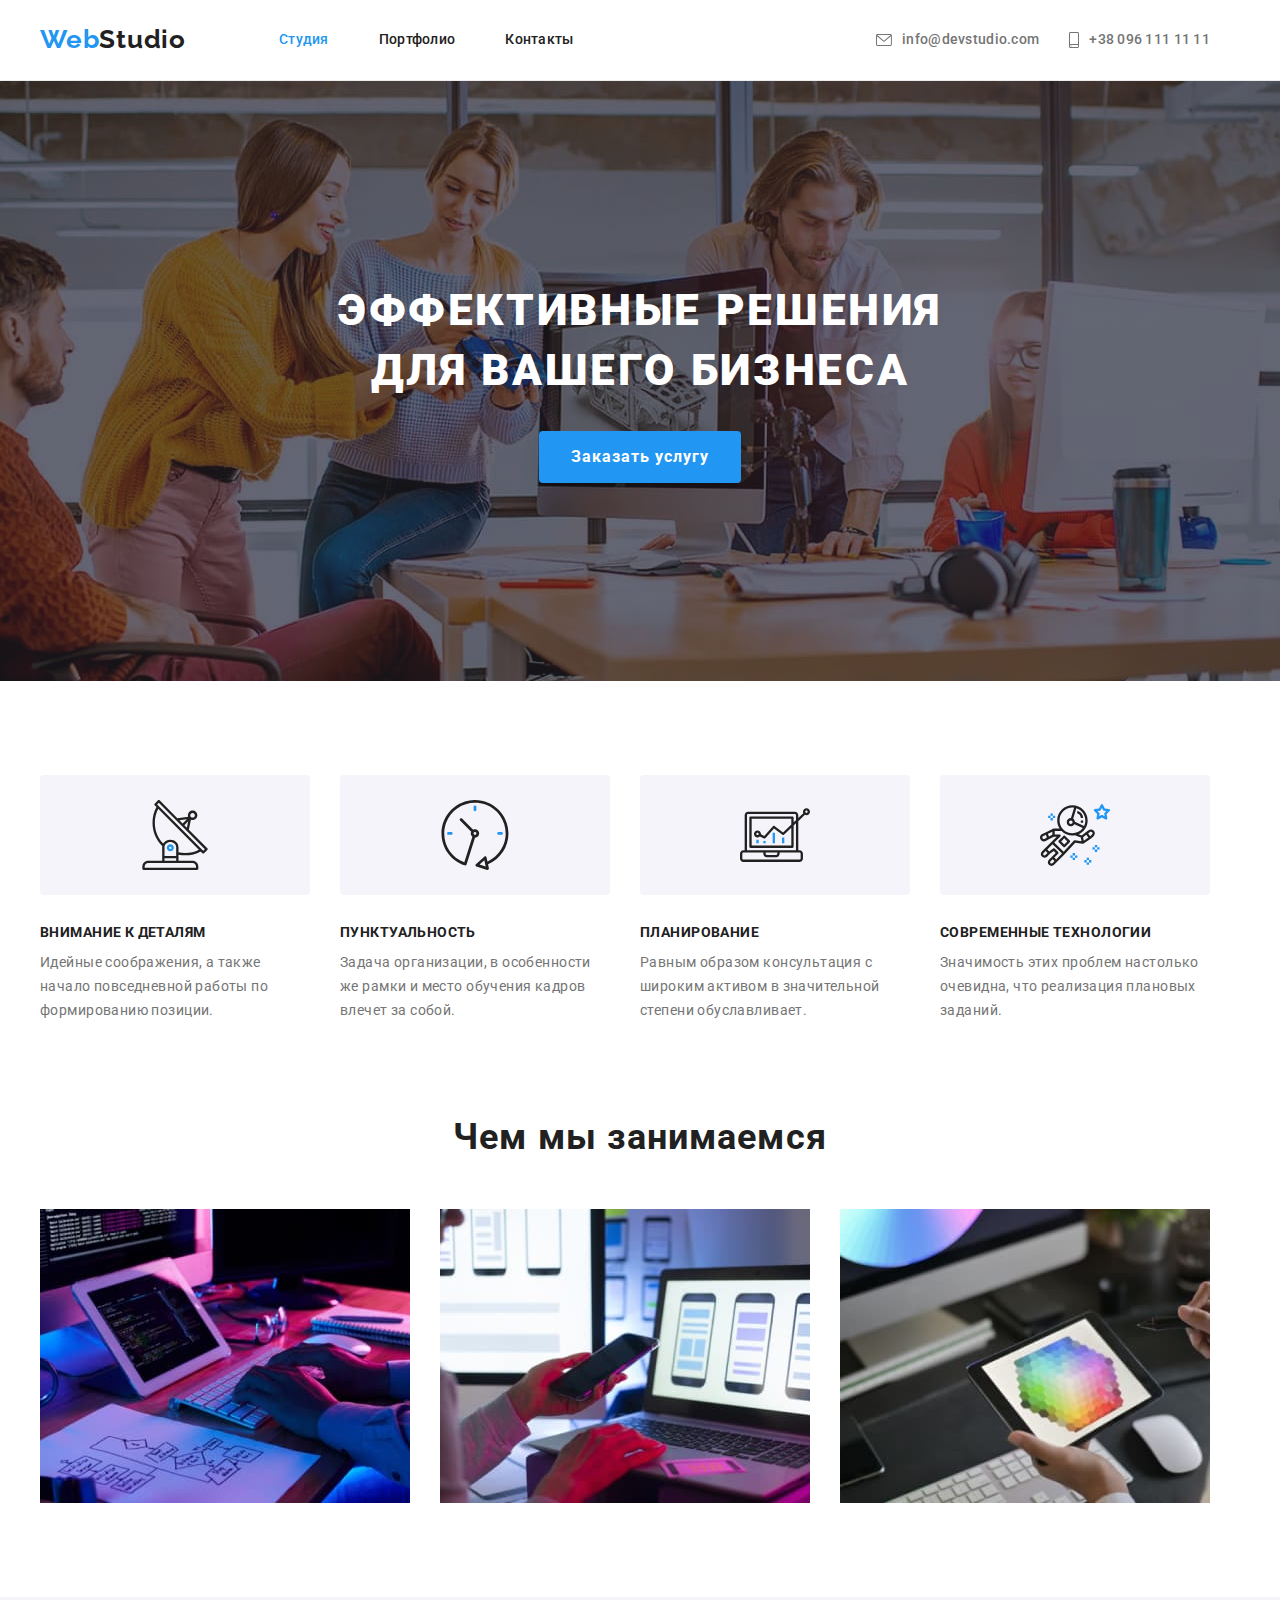
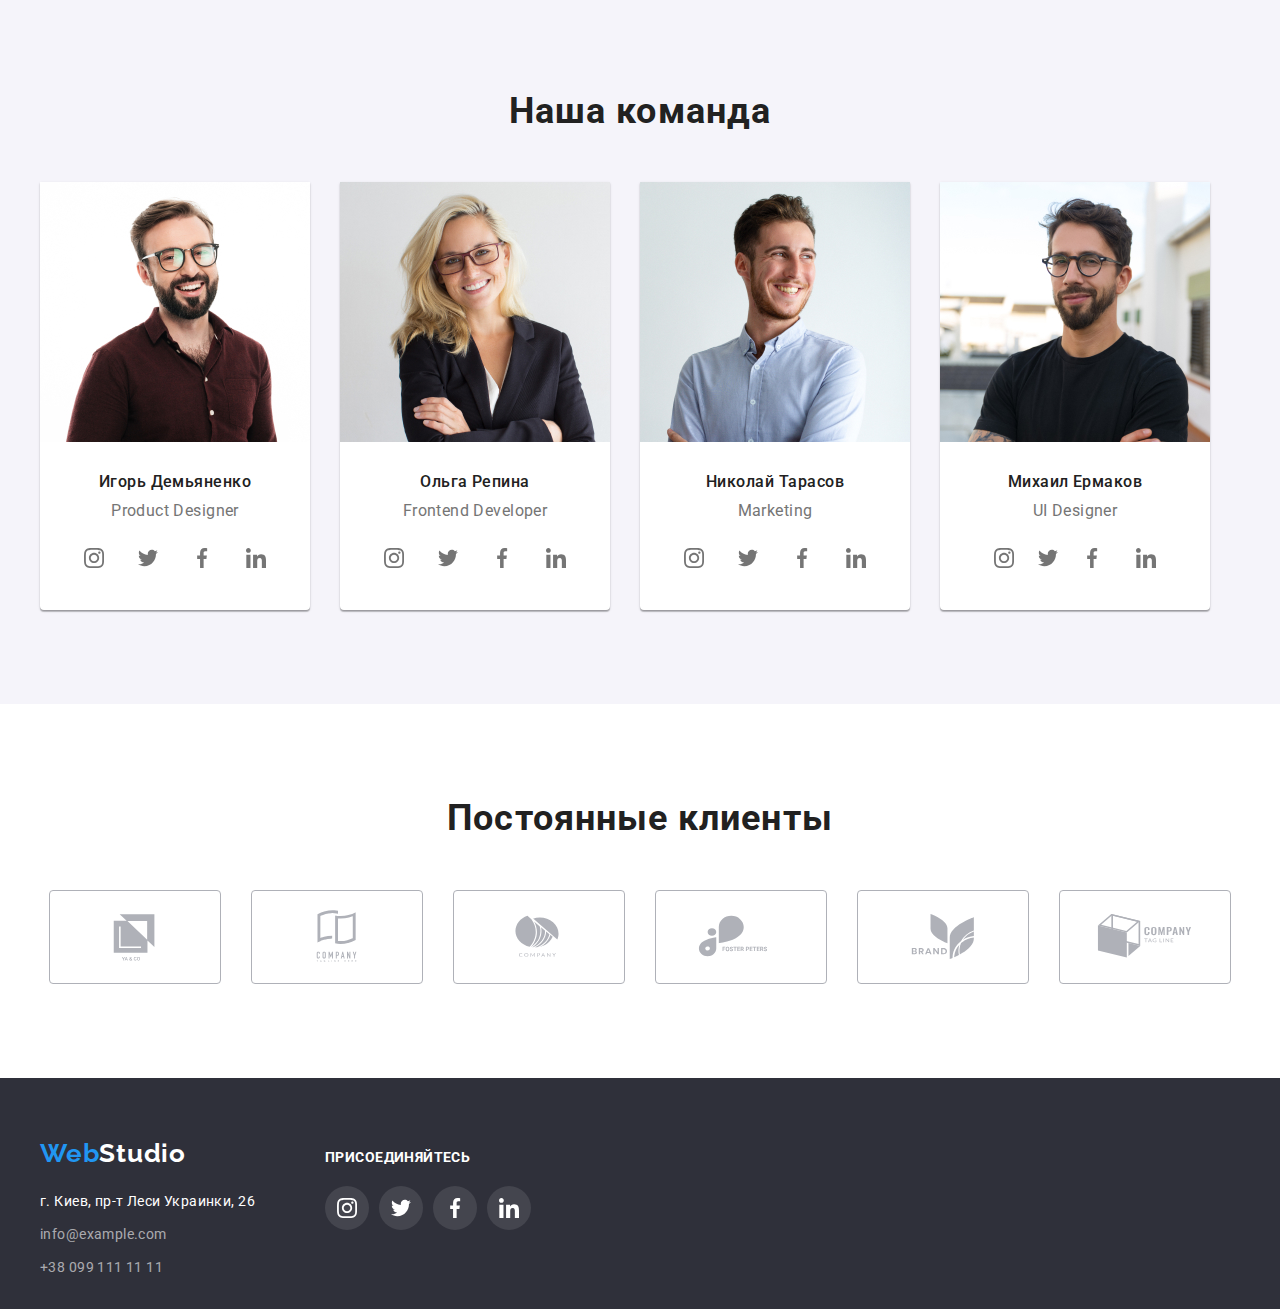
==== commit cf0b30a1: "goit-markup-hw-04" ====
--- a/index.html
+++ b/index.html
@@ -312,7 +312,7 @@
     <!-- Секция контакты -->
     <footer class="page-footer">
         <div class="container footer-container">
-            <div class="footer">
+            <div class="footer-link">
                 <a class="logo" href="/"><span class="logo-title">Web</span>Studio</a>
                 <address class="footer-address">
                     <ul class="address-list list">
--- a/css/styles.css
+++ b/css/styles.css
@@ -127,6 +127,7 @@
 .header-link:focus {
   color: var(--accent-color);
 }
+
 /*.header-item:first-child {
   margin-left: 93px;}*/
 
@@ -173,6 +174,9 @@
   fill: var(--main-text-color);
 }
 .navigation .link:hover {
+  color: var(--accent-color);
+}
+.navigation .header-link.current {
   color: var(--accent-color);
 }
 /*mail-link {
@@ -211,22 +215,23 @@
 /*-------------------------------MAIN---------------------------*/
 /*---section-hero---*/
 .hero {
+  background-color: #2f303a;
+  text-align: center;
+  height: 600px;
+  max-width: 1600px;
+  margin-left: auto;
+  margin-right: auto;
+  background-image: linear-gradient(to right, rgba(47, 48, 58, 0.4), rgba(47, 48, 58, 0.4)),
+    url(../images/overlay.jpg);
+  background-repeat: no-repeat;
+  background-position: center;
+  background-size: cover;
+}
+
+.hero-container {
   padding-top: 200px;
   padding-bottom: 200px;
-  background-color: #2f303a;
-
-  /*max-width: 1600px;
-  min-height: 600px;
-  margin-left: auto;
-  margin-right: auto;
-  text-align: center;
-  background-image: linear-gradient (
-  to right,  rgba(47, 48, 58, 0.4),
- rgba(47, 48, 58, 0.4),
-  url('../images/overlay.jpg');
-  background-repeat: no-repeat;
-  background-position: center;
-  background-size: cover;*/
+  /* background-color: #2f303a;*/
 }
 
 .hero-title {
@@ -517,17 +522,16 @@
   letter-spacing: 0.03em;
   color: var(--primary-title-color);
 }
-
 .page-footer .logo:hover,
-.page-footer.logo:focus {
+.page-footer .logo:focus {
   color: var(--accent-color);
 }
 /*---address---*/
-
 .address-list {
   color: var(--primary-title-color);
 }
 .address-item {
+  margin-right: 70px;
   margin-bottom: 9px;
 }
 
@@ -547,6 +551,22 @@
   line-height: 1.71;
   letter-spacing: 0.03em;
   color: var(--footer-link-color);
+}
+.address-list .footer-address {
+  color: var(--primary-white-color);
+  text-decoration: none;
+}
+.address-item .footer-address:hover,
+.address-item .footer-address:focus {
+  color: var(--accent-color);
+}
+.address-item .link-mail:hover,
+.address-item .link-mail:focus {
+  color: var(--accent-color);
+}
+.address-item .link-tel:hover,
+.address-item .link-tel:focus {
+  color: var(--accent-color);
 }
 /*-----footer-social----*/
 
@@ -559,10 +579,11 @@
 }
 .footer-icon.link {
   display: flex;
+  align-items: center;
   width: 44px;
   height: 44px;
   border-radius: 50%;
-  align-items: center;
+
   background-color: rgba(255, 255, 255, 0.1);
   color: var(--primary-title-color);
 }
@@ -570,25 +591,29 @@
   justify-content: center;
   fill: currentColor;
 }
-/*.footer-icons .logo-item + .logo-item {
+.footer-icons .logo-item + .logo-item {
   margin-left: 10px;
+}
+
+.footer-icons {
+  display: flex;
+}
+
+.footer .container {
+  display: flex;
+}
+
+/*.footer-social {
+  margin: 12px 0 0 70px;
 }*/
-
-.footer-icons {
-  display: flex;
-}
-
-.footer .container {
-  display: flex;
-}
-
-.footer-social {
-  margin: 12px 0 0 70px;
-}
 .footer-icon.link:hover,
 .footer-icon.link:focus {
   background-color: var(--accent-color);
 }
+.logo-item:nth-child(-n + 4) {
+  margin-right: -30px;
+}
+
 /*--------------------PORTFOLIO----------------------*/
 /*button-portfolio*/
 
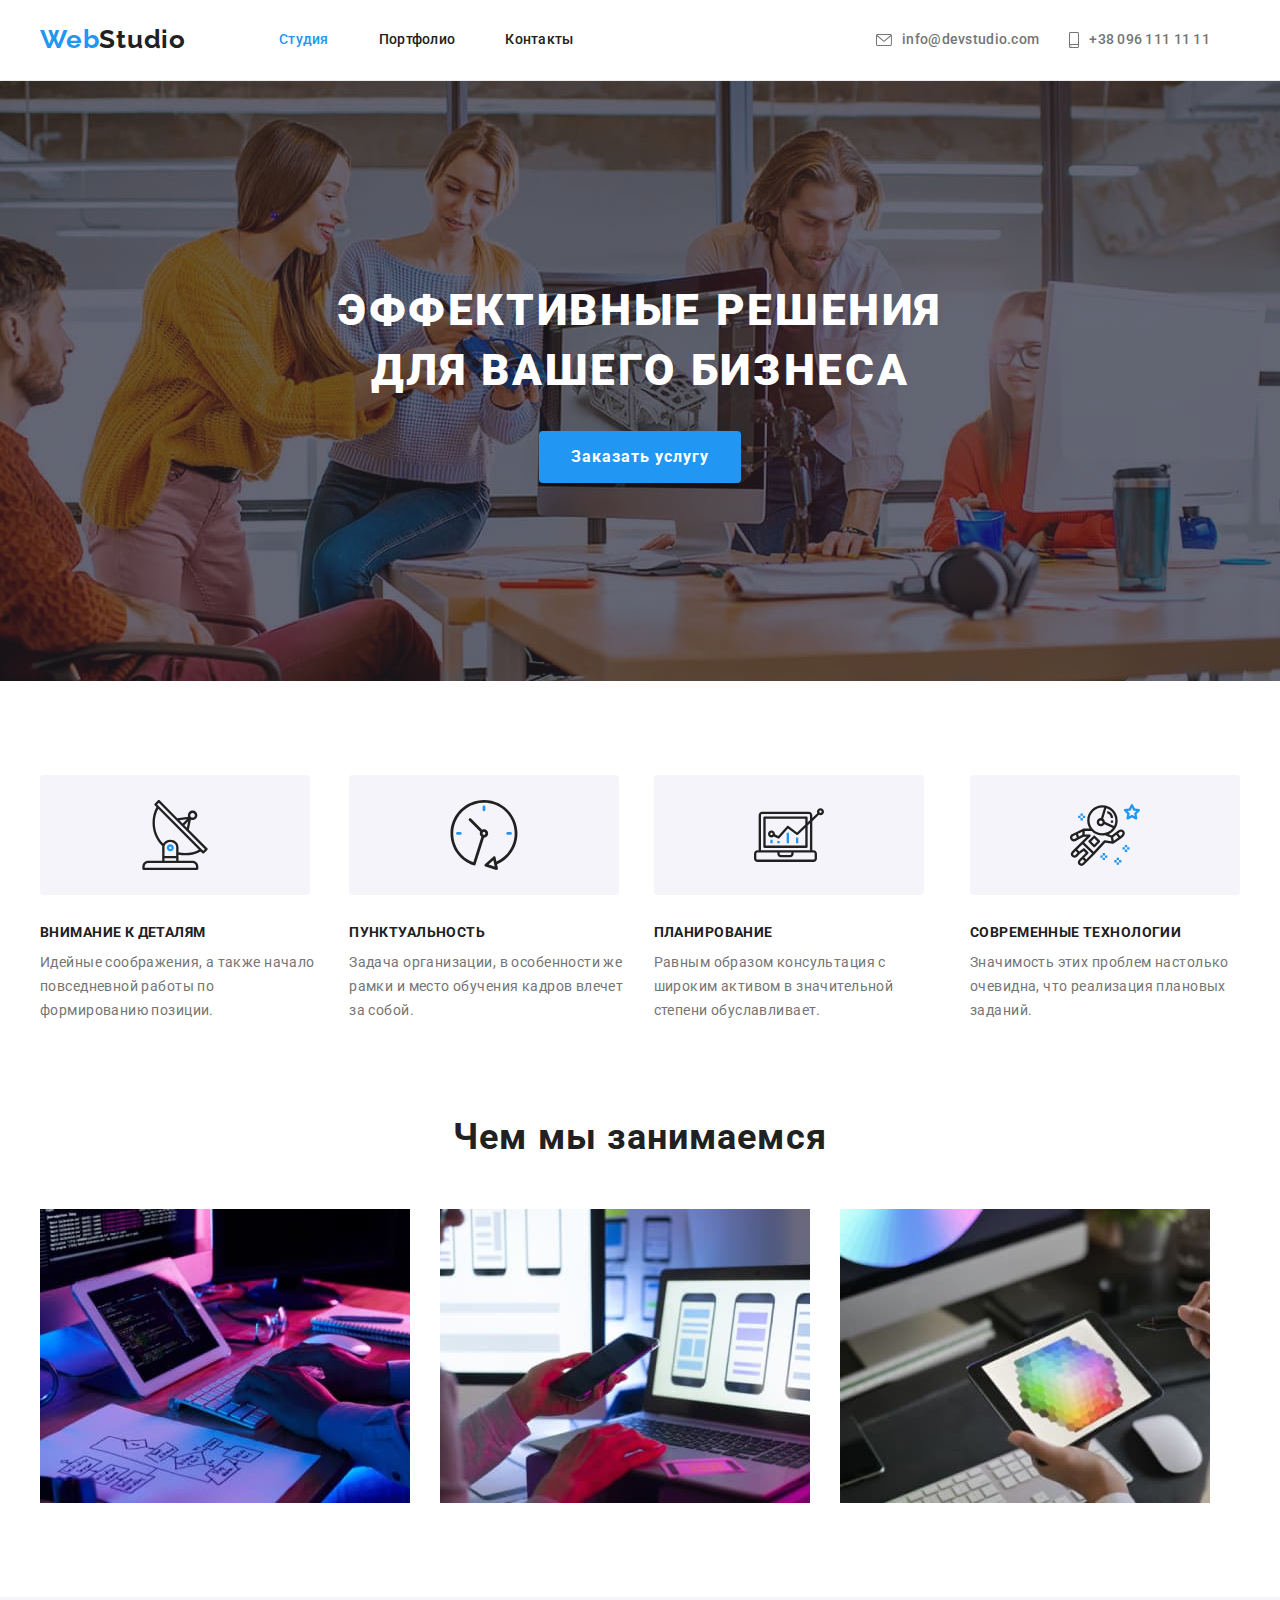
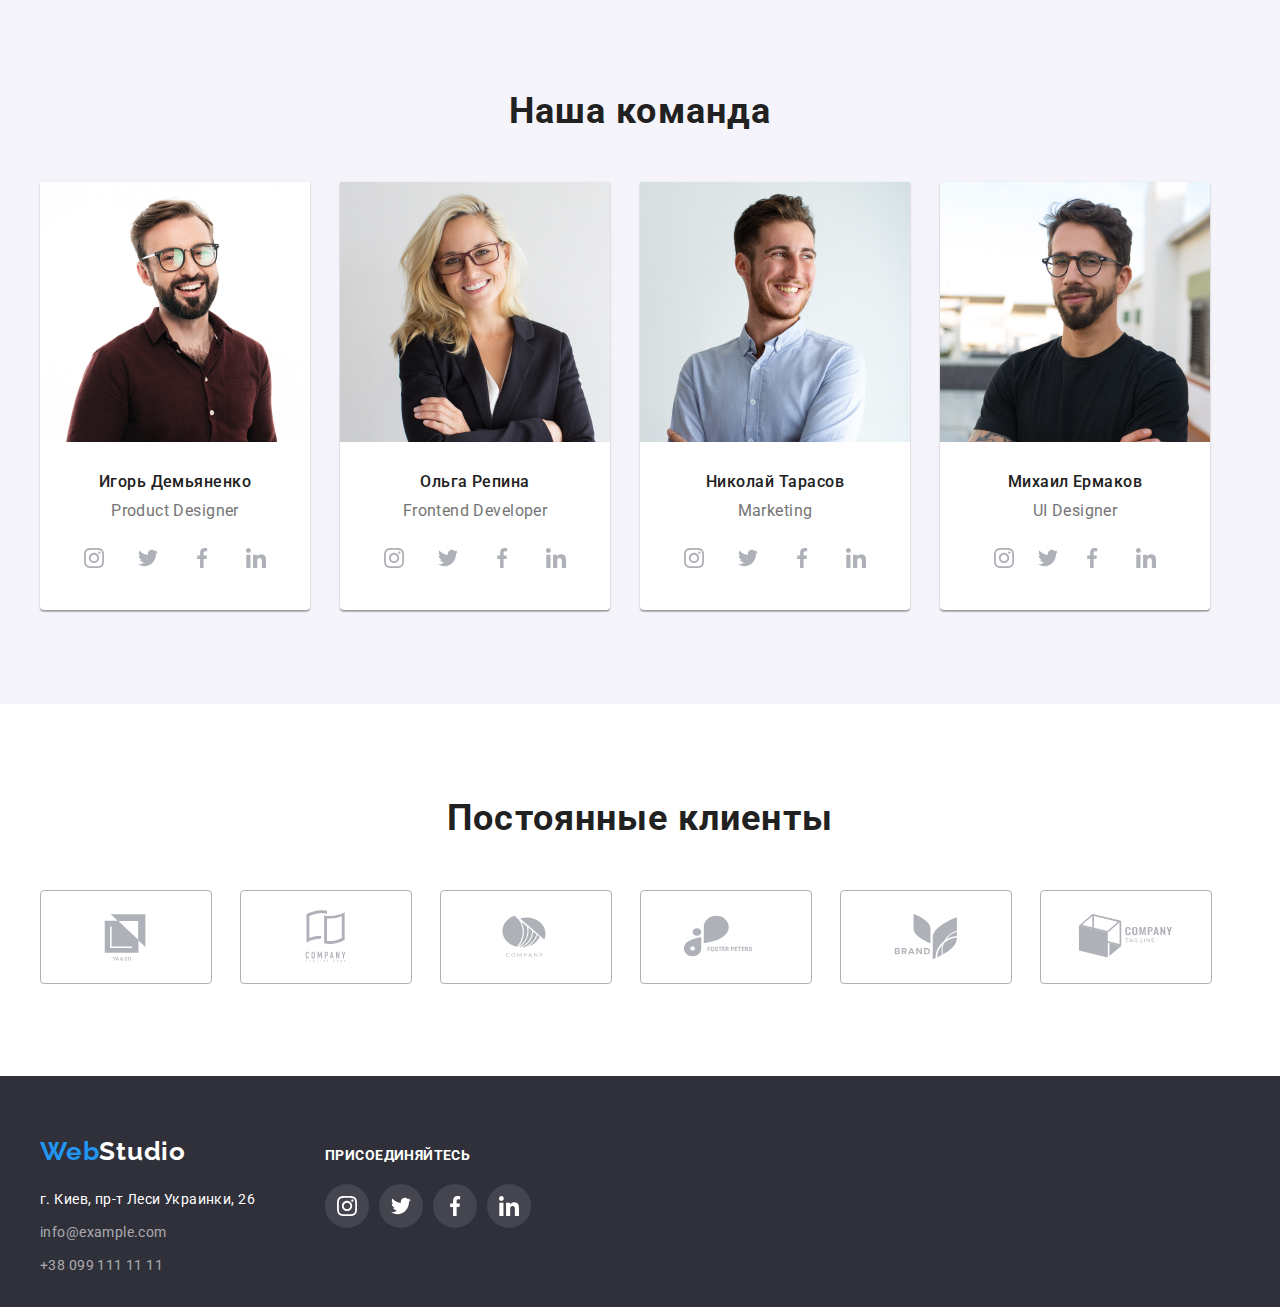
==== commit 8069051e: "test" ====
--- a/index.html
+++ b/index.html
@@ -138,25 +138,25 @@
                             <p class="about-text" lang="en">Product Designer</p>
                             <ul class="social-list list">
                                 <li class="social-item">
-                                    <a class="social-link">
+                                    <a class="social-link" href="">
                                         <svg class="social-icon" width="20px" height="20px">
                                             <use href="./images/symbol-defs.svg#instagram"></use>
                                         </svg></a>
                                 </li>
                                 <li class="social-item">
-                                    <a class="social-link">
+                                    <a class="social-link" href="">
                                         <svg class="social-icon" width="20px" height="20px">
                                             <use href="./images/symbol-defs.svg#twitter"></use>
                                         </svg></a>
                                 </li>
                                 <li class="social-item">
-                                    <a class="social-link">
+                                    <a class="social-link" href="">
                                         <svg class="social-icon" width="20px" height="20px">
                                             <use href="./images/symbol-defs.svg#facebook"></use>
                                         </svg></a>
                                 </li>
                                 <li class="social-item">
-                                    <a class="social-link">
+                                    <a class="social-link" href="">
                                         <svg class="social-icon" width="20px" height="20px">
                                             <use href="./images/symbol-defs.svg#linkedin"></use>
                                         </svg></a>
@@ -171,25 +171,25 @@
                             <p class="about-text" lang="en">Frontend Developer</p>
                             <ul class="social-list list">
                                 <li class="social-item">
-                                    <a class="social-link">
+                                    <a class="social-link" href="">
                                         <svg class="social-icon" width="20px" height="20px">
                                             <use href="./images/symbol-defs.svg#instagram"></use>
                                         </svg></a>
                                 </li>
                                 <li class="social-item">
-                                    <a class="social-link">
+                                    <a class="social-link" href="">
                                         <svg class="social-icon" width="20px" height="20px">
                                             <use href="./images/symbol-defs.svg#twitter"></use>
                                         </svg></a>
                                 </li>
                                 <li class="social-item">
-                                    <a class="social-link">
+                                    <a class="social-link" href="">
                                         <svg class="social-icon" width="20px" height="20px">
                                             <use href="./images/symbol-defs.svg#facebook"></use>
                                         </svg></a>
                                 </li>
                                 <li class="social-item">
-                                    <a class="social-link">
+                                    <a class="social-link" href="">
                                         <svg class="social-icon" width="20px" height="20px">
                                             <use href="./images/symbol-defs.svg#linkedin"></use>
                                         </svg></a>
@@ -204,25 +204,25 @@
                             <p class="about-text" lang="en">Marketing</p>
                             <ul class="social-list list">
                                 <li class="social-item">
-                                    <a class="social-link">
+                                    <a class="social-link" href="">
                                         <svg class="social-icon" width="20px" height="20px">
                                             <use href="./images/symbol-defs.svg#instagram"></use>
                                         </svg></a>
                                 </li>
                                 <li class="social-item">
-                                    <a class="social-link">
+                                    <a class="social-link" href="">
                                         <svg class="social-icon" width="20px" height="20px">
                                             <use href="./images/symbol-defs.svg#twitter"></use>
                                         </svg></a>
                                 </li>
                                 <li class=" social-item">
-                                    <a class="social-link">
+                                    <a class="social-link" href="">
                                         <svg class="social-icon" width="20px" height="20px">
                                             <use href="./images/symbol-defs.svg#facebook"></use>
                                         </svg></a>
                                 </li>
                                 <li class=" social-item">
-                                    <a class="social-link">
+                                    <a class="social-link" href="">
                                         <svg class="social-icon" width="20px" height="20px">
                                             <use href="./images/symbol-defs.svg#linkedin"></use>
                                         </svg></a>
@@ -237,25 +237,25 @@
                             <p class="about-text" lang="en">UI Designer</p>
                             <ul class="social-list list">
                                 <li class="social-item">
-                                    <a class="social-link">
+                                    <a class="social-link" href="">
                                         <svg class="social-icon" width="20px" height="20px">
                                             <use href="./images/symbol-defs.svg#instagram"></use>
                                         </svg></a>
                                 </li>
                                 <li class=social-item">
-                                    <a class="social-link">
+                                    <a class="social-link" href="">
                                         <svg class="social-icon" width="20px" height="20px">
                                             <use href="./images/symbol-defs.svg#twitter"></use>
                                         </svg></a>
                                 </li>
                                 <li class=" social-item">
-                                    <a class="social-link">
+                                    <a class="social-link" href="">
                                         <svg class="social-icon" width="20px" height="20px">
                                             <use href="./images/symbol-defs.svg#facebook"></use>
                                         </svg></a>
                                 </li>
                                 <li class=" social-item">
-                                    <a class="social-link">
+                                    <a class="social-link" href="">
                                         <svg class="social-icon" width="20px" height="20px">
                                             <use href="./images/symbol-defs.svg#linkedin"></use>
                                         </svg></a>
--- a/css/styles.css
+++ b/css/styles.css
@@ -315,9 +315,9 @@
 .feature-item:not(:last-child) {
   margin-right: 30px;
 }
-.feature-item:not(:first-child) {
+/*.feature-item:not(:first-child) {
   margin-right: 30px;
-}
+}*/
 
 .feature-title {
   font-size: 14px;
@@ -440,7 +440,7 @@
   justify-content: center;
   align-items: center;
   background-color: #ffffff;
-  color: var(--icons-color);
+  color: #afb1b8;
 }
 
 .social-icon {
@@ -460,12 +460,18 @@
 }
 .clients-list {
   display: flex;
-  justify-content: center;
+  /*justify-content: center;*/
   margin-top: 50px;
 }
-.clients-list .client-item + .client-item {
+.client-item {
+  width: 170px;
+  height: 92px;
+  /*margin-left: 30px;*/
+}
+.client-item:not(:first-child) {
   margin-left: 30px;
 }
+
 .clietns-title {
   font-style: normal;
   font-size: 36px;
@@ -477,11 +483,12 @@
 }
 .client-link {
   display: flex;
-  width: 170px;
-  height: 92px;
+  width: 100%;
+  height: 100%;
   justify-content: center;
   align-items: center;
-  border: 1px solid var(--icon-color);
+
+  border: 1px solid #afb1b8;
   border-radius: 4px;
   color: var(--icon-color);
 }
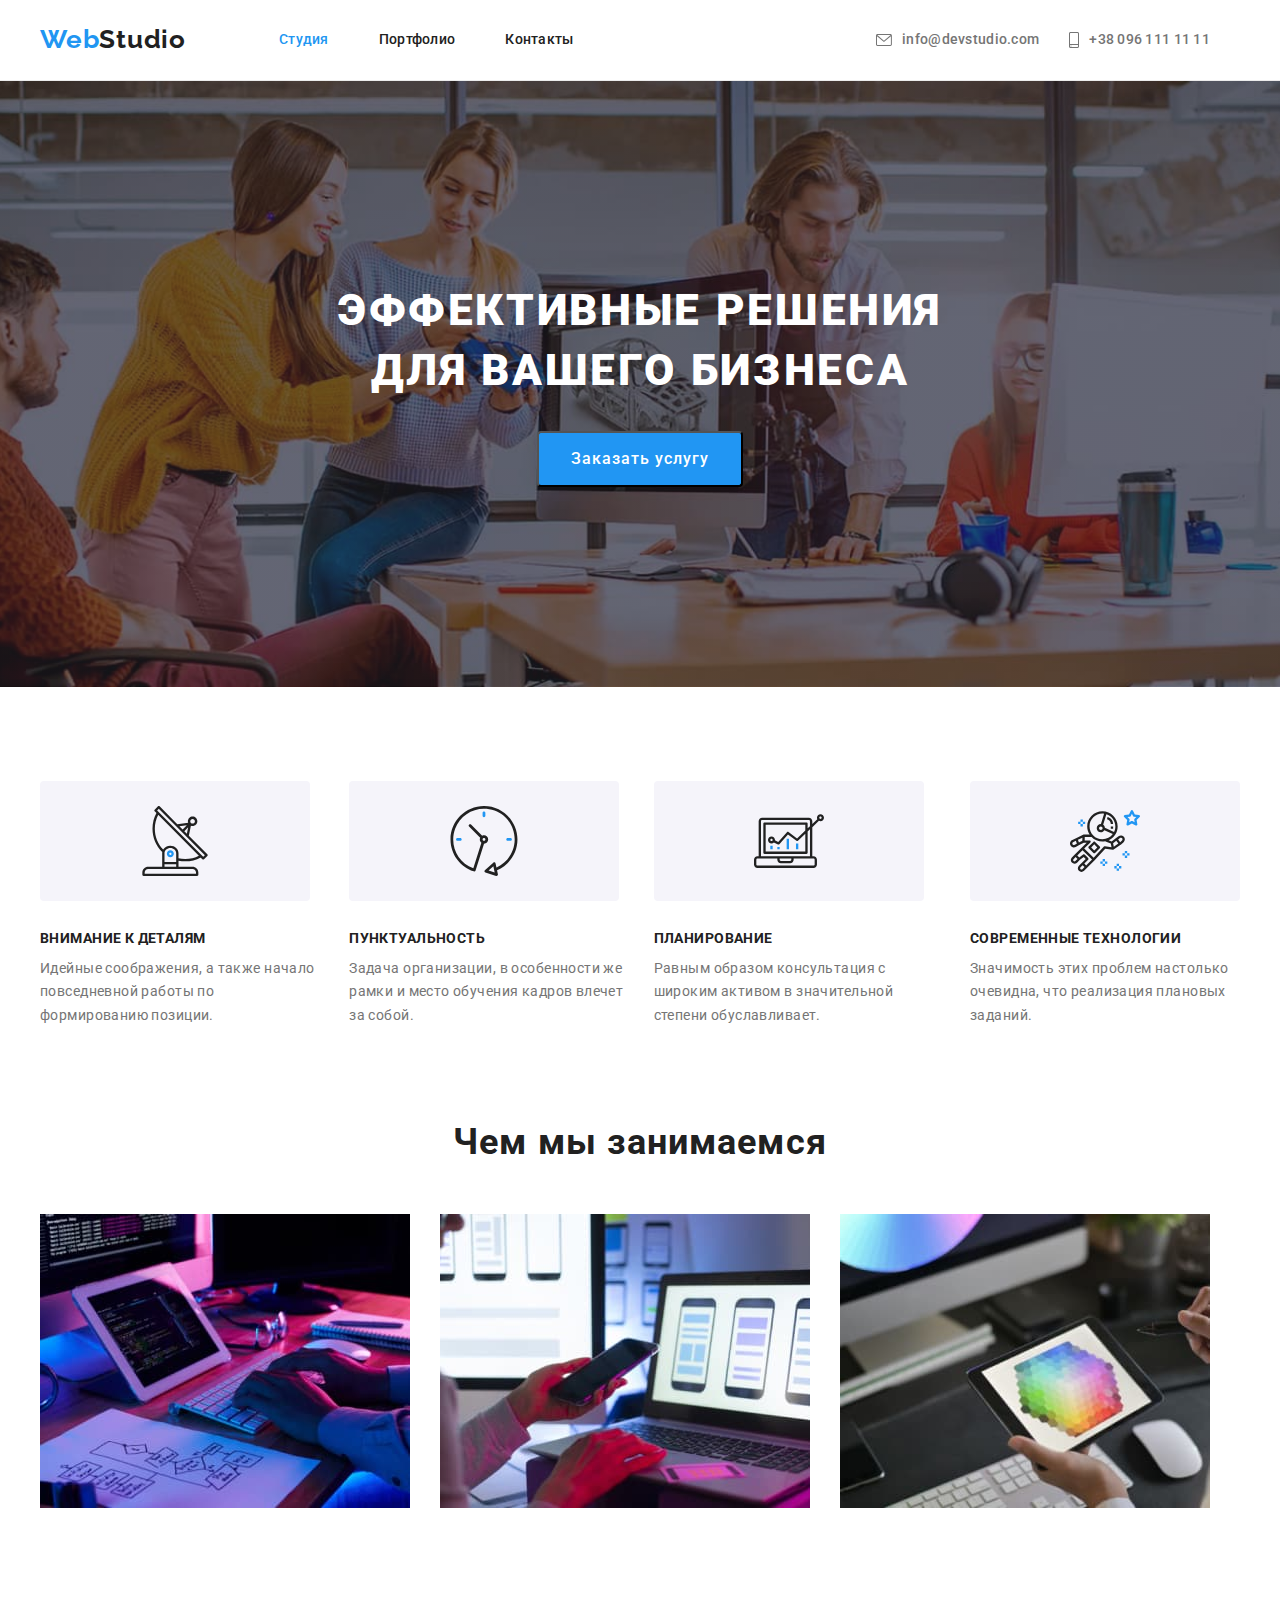
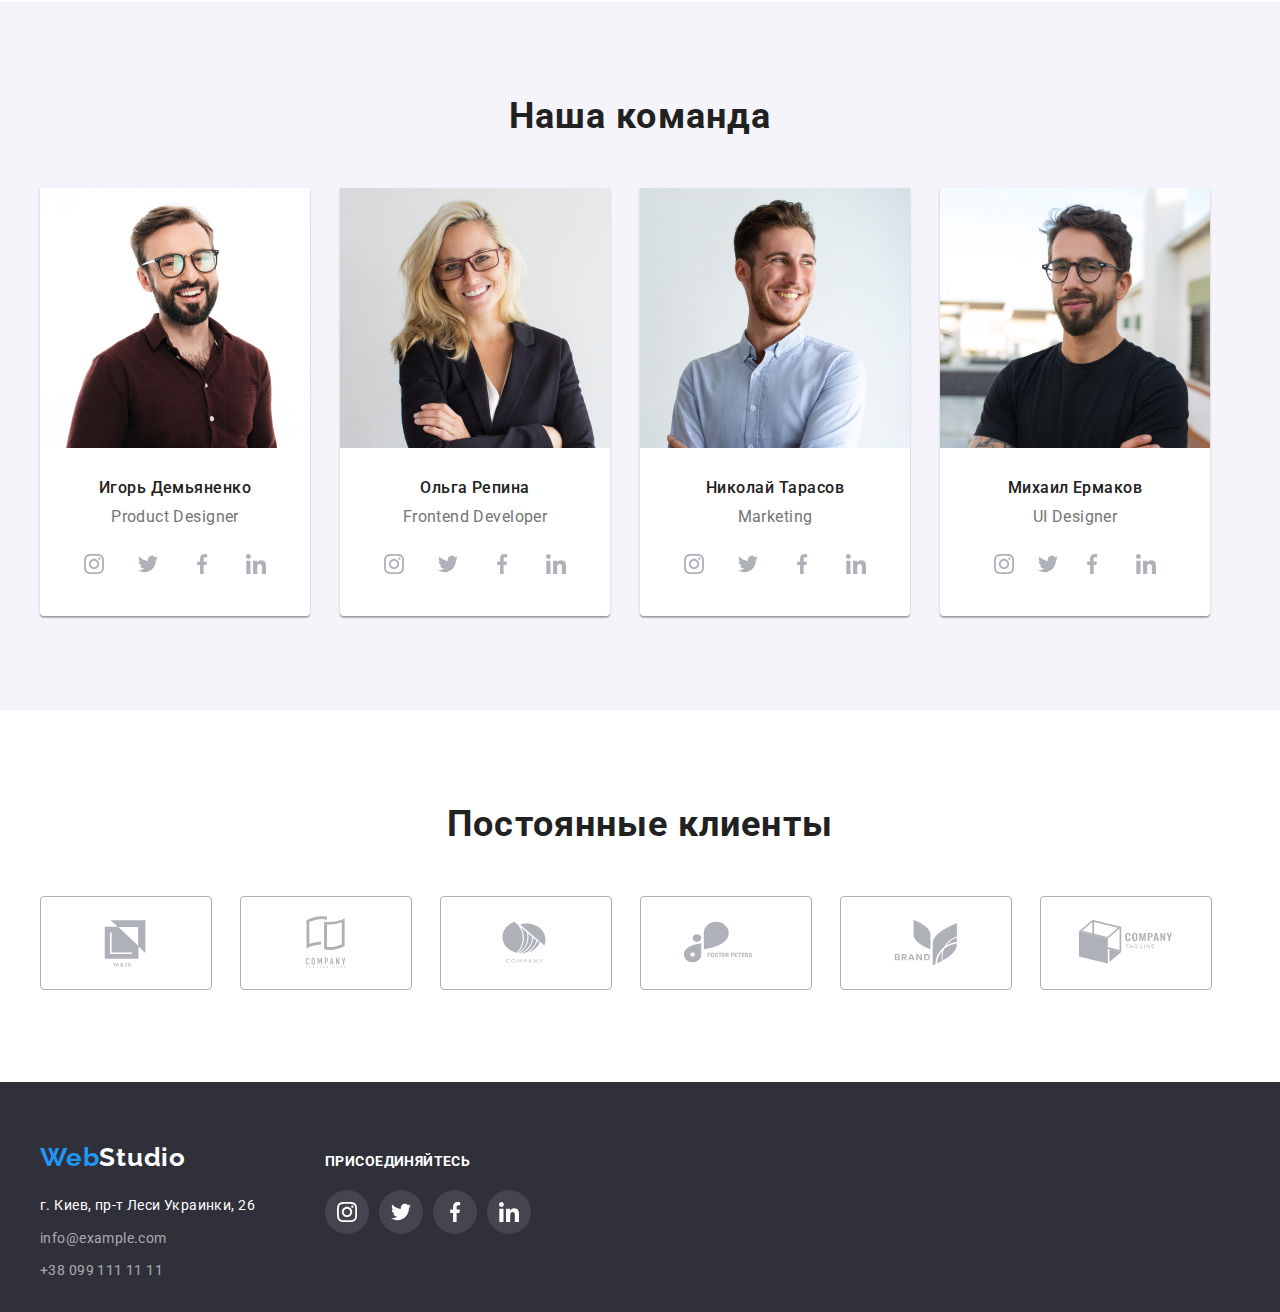
==== commit 0b877d40: "test" ====
--- a/index.html
+++ b/index.html
@@ -53,7 +53,7 @@
         <section class="hero">
             <div class="container hero-container">
                 <h1 class="hero-title">Эффективные решения</br>для вашего бизнеса</h1>
-                <button type="button" class="hero-button">Заказать услугу</button>
+                <button class="button hero" type="button">Заказать услугу</button>
             </div>
         </section>
         <!-- Секция детали -->
--- a/css/styles.css
+++ b/css/styles.css
@@ -97,7 +97,7 @@
 .logo:focus {
   color: var(--accent-color);
 }
-/*----navigation----*/
+/*---------------navigation----------*/
 /*----header-list----*/
 
 .navigation {
@@ -128,17 +128,7 @@
   color: var(--accent-color);
 }
 
-/*.header-item:first-child {
-  margin-left: 93px;}*/
-
-/*.header-link:not(:first-child) {
-  margin-left: 93px;*/
-
-/*.header-link:nth-child(-n + 2) {
-  margin-left: 50px;
-}*/
-
-/*contacts-header*/
+/*------------contacts-header-----------*/
 
 .contacts {
   display: flex;
@@ -179,45 +169,13 @@
 .navigation .header-link.current {
   color: var(--accent-color);
 }
-/*mail-link {
-  font-weight: 500;
-  font-size: 14px;
-  line-height: 1.14;
-  letter-spacing: 0.02em;
-
-  color: var(--main-text-color);
-  margin-right: 30px;
-}*/
-
-/*.tel-link {
-  font-weight: 500;
-  font-size: 14px;
-  line-height: 1.14;
-
-  letter-spacing: 0.02em;
-  color: var(--main-text-color);
-}*/
-/*.contact-item:hover,
-.contact-item:focus {
-  color: var(--accent-color);
-}*/
-
-/*.mail-link:hover,
-.mail-link:focus {
-  color: var(--accent-color);
-}*/
-
-/*.tel-link:hover,
-.tel-link:focus {
-  color: var(--accent-color);
-}*/
 
 /*-------------------------------MAIN---------------------------*/
-/*---section-hero---*/
+/*-----section-hero------*/
 .hero {
   background-color: #2f303a;
   text-align: center;
-  height: 600px;
+  /*height: 600px;*/
   max-width: 1600px;
   margin-left: auto;
   margin-right: auto;
@@ -233,6 +191,10 @@
   padding-bottom: 200px;
   /* background-color: #2f303a;*/
 }
+/*.hero {
+  padding-top: 200px;
+  padding-bottom: 200px;
+  background-color: #2f303a;*/
 
 .hero-title {
   font-weight: 900;
@@ -247,29 +209,34 @@
   text-transform: uppercase;
   color: var(--primary-title-color);
 }
-
-/*---button-studio---*/
-
-.hero-button {
-  border: transparent;
+.button {
   font-family: inherit;
-  font-weight: 700;
+  font-style: normal;
+  font-weight: 500;
+  font-size: 16px;
+  line-height: 1.87;
+
+  display: flex;
+  align-items: center;
+  text-align: center;
+  letter-spacing: 0.06em;
+
+  color: var(--primary-title-color);
+}
+
+.button.hero {
+  font-family: inherit;
+  font-style: normal;
+  font-weight: 500;
   font-size: 16px;
   line-height: 1.87;
   letter-spacing: 0.06em;
-
-  display: flex;
-  align-items: center;
-  text-align: center;
-
-  padding: 11px 32px;
-  margin-top: 30px;
-  min-width: 200px;
   margin-left: auto;
   margin-right: auto;
-
   cursor: pointer;
   color: var(--primary-title-color);
+
+  cursor: pointer;
 
   background: #2196f3;
   box-shadow: 0px 4px 4px rgba(0, 0, 0, 0.15);
@@ -309,15 +276,9 @@
   justify-content: center;
 }
 
-/*.feature-item:not(:first-child) {
-  margin-left: 30px;
-}*/
 .feature-item:not(:last-child) {
   margin-right: 30px;
 }
-/*.feature-item:not(:first-child) {
-  margin-right: 30px;
-}*/
 
 .feature-title {
   font-size: 14px;
@@ -334,7 +295,7 @@
   margin-top: 10px;
   color: var(--main-text-color);
 }
-/*---info---*/
+/*--------info-------*/
 
 .info-list {
   display: flex;
@@ -633,53 +594,47 @@
 .buttons-link .item + .item {
   margin-left: 8px;
 }
-
 .button {
   font-family: inherit;
   font-style: normal;
   font-weight: 500;
   font-size: 16px;
-  line-height: 1.62;
-  letter-spacing: 0.03em;
-  box-shadow: 0px 3px 1px rgba(0, 0, 0, 0.1), 0px 1px 2px rgba(0, 0, 0, 0.08),
-    0px 2px 2px rgba(0, 0, 0, 0.12);
-  border-radius: 4px;
-
-  background: #f5f4fa;
-  cursor: pointer;
-  color: var(--header-text-color);
-}
-
-.button .primary {
-  font-weight: 700;
-  font-size: 16px;
   line-height: 1.87;
-  color: var(--primary-title-color);
-  background-color: var(--accent-color);
-
-  border-radius: 4px;
+
+  display: flex;
+  align-items: center;
+  text-align: center;
+  letter-spacing: 0.06em;
+
+  color: var(--primary-title-color);
 
   padding: 11px 32px;
   min-width: 200px;
   text-align: center;
 }
-
 .button.secondary {
+  font-family: inherit;
+  font-style: normal;
   font-weight: 500;
   font-size: 16px;
   line-height: 1.62;
+  letter-spacing: 0.03em;
 
   padding: 6px 22px;
   min-width: 73px;
-  background-color: var(--primary-title-color);
-}
-
+
+  cursor: pointer;
+  background-color: #f5f4fa;
+  border-radius: 4px;
+  color: var(--header-text-color);
+}
 .button.secondary:hover,
 .button.secondary:focus,
 .button.secondary:active {
   color: var(--primary-title-color);
   background-color: var(--accent-color);
 }
+
 /*-------imeges----*/
 
 .images-list {
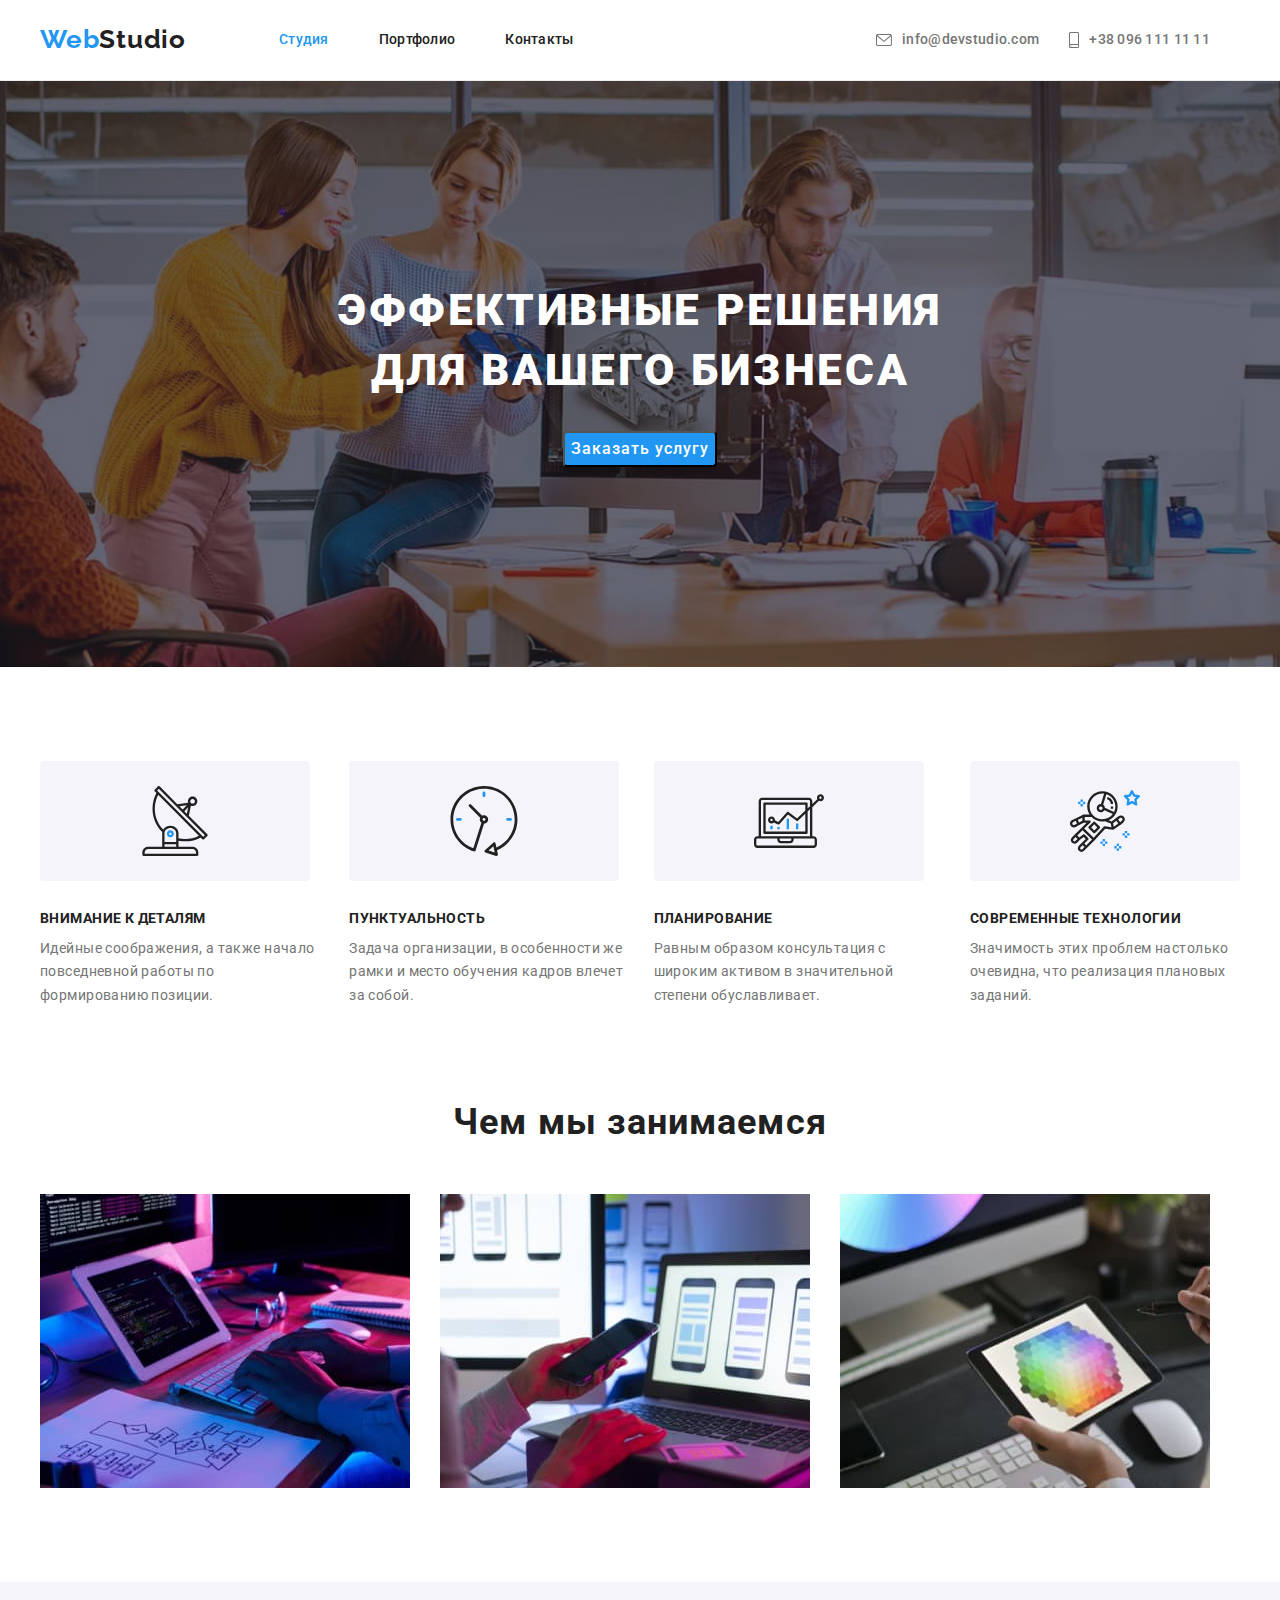
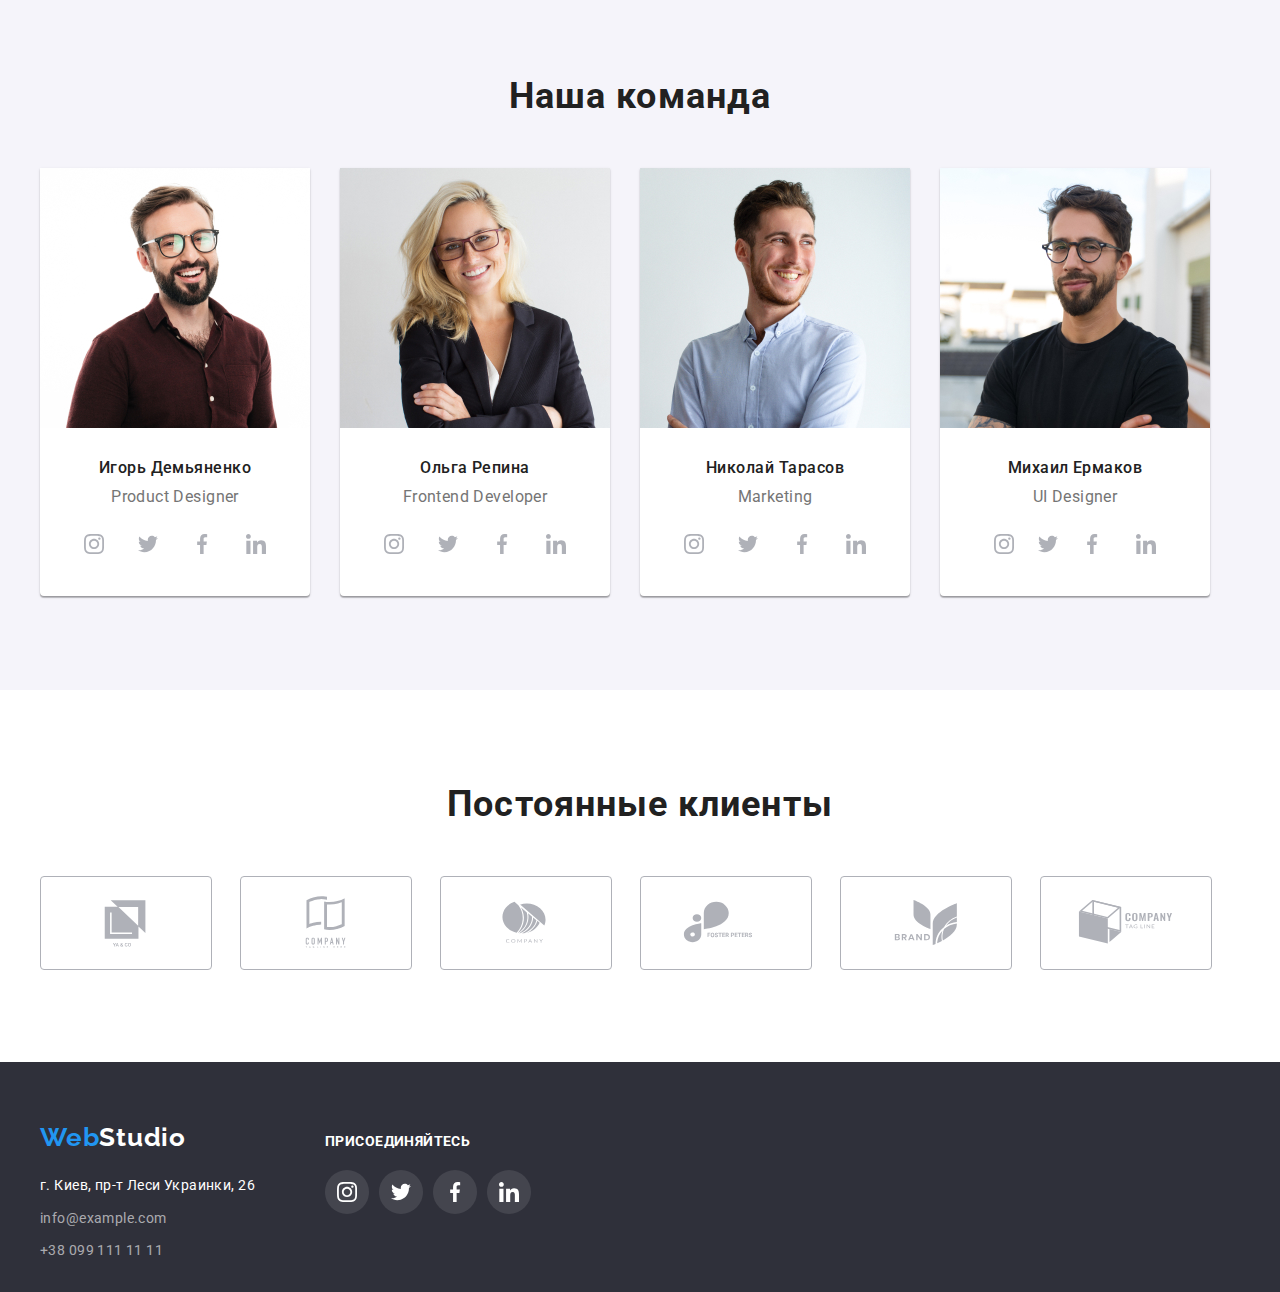
==== commit cd15cbfd: "goit-markup-hw-04" ====
--- a/index.html
+++ b/index.html
@@ -53,7 +53,7 @@
         <section class="hero">
             <div class="container hero-container">
                 <h1 class="hero-title">Эффективные решения</br>для вашего бизнеса</h1>
-                <button class="button hero" type="button">Заказать услугу</button>
+                <button class="button" type="button">Заказать услугу</button>
             </div>
         </section>
         <!-- Секция детали -->
--- a/css/styles.css
+++ b/css/styles.css
@@ -191,10 +191,6 @@
   padding-bottom: 200px;
   /* background-color: #2f303a;*/
 }
-/*.hero {
-  padding-top: 200px;
-  padding-bottom: 200px;
-  background-color: #2f303a;*/
 
 .hero-title {
   font-weight: 900;
@@ -209,22 +205,8 @@
   text-transform: uppercase;
   color: var(--primary-title-color);
 }
+
 .button {
-  font-family: inherit;
-  font-style: normal;
-  font-weight: 500;
-  font-size: 16px;
-  line-height: 1.87;
-
-  display: flex;
-  align-items: center;
-  text-align: center;
-  letter-spacing: 0.06em;
-
-  color: var(--primary-title-color);
-}
-
-.button.hero {
   font-family: inherit;
   font-style: normal;
   font-weight: 500;
@@ -242,6 +224,7 @@
   box-shadow: 0px 4px 4px rgba(0, 0, 0, 0.15);
   border-radius: 4px;
 }
+
 /*---features---*/
 .feature-icons {
   display: flex;
@@ -594,24 +577,7 @@
 .buttons-link .item + .item {
   margin-left: 8px;
 }
-.button {
-  font-family: inherit;
-  font-style: normal;
-  font-weight: 500;
-  font-size: 16px;
-  line-height: 1.87;
-
-  display: flex;
-  align-items: center;
-  text-align: center;
-  letter-spacing: 0.06em;
-
-  color: var(--primary-title-color);
-
-  padding: 11px 32px;
-  min-width: 200px;
-  text-align: center;
-}
+
 .button.secondary {
   font-family: inherit;
   font-style: normal;
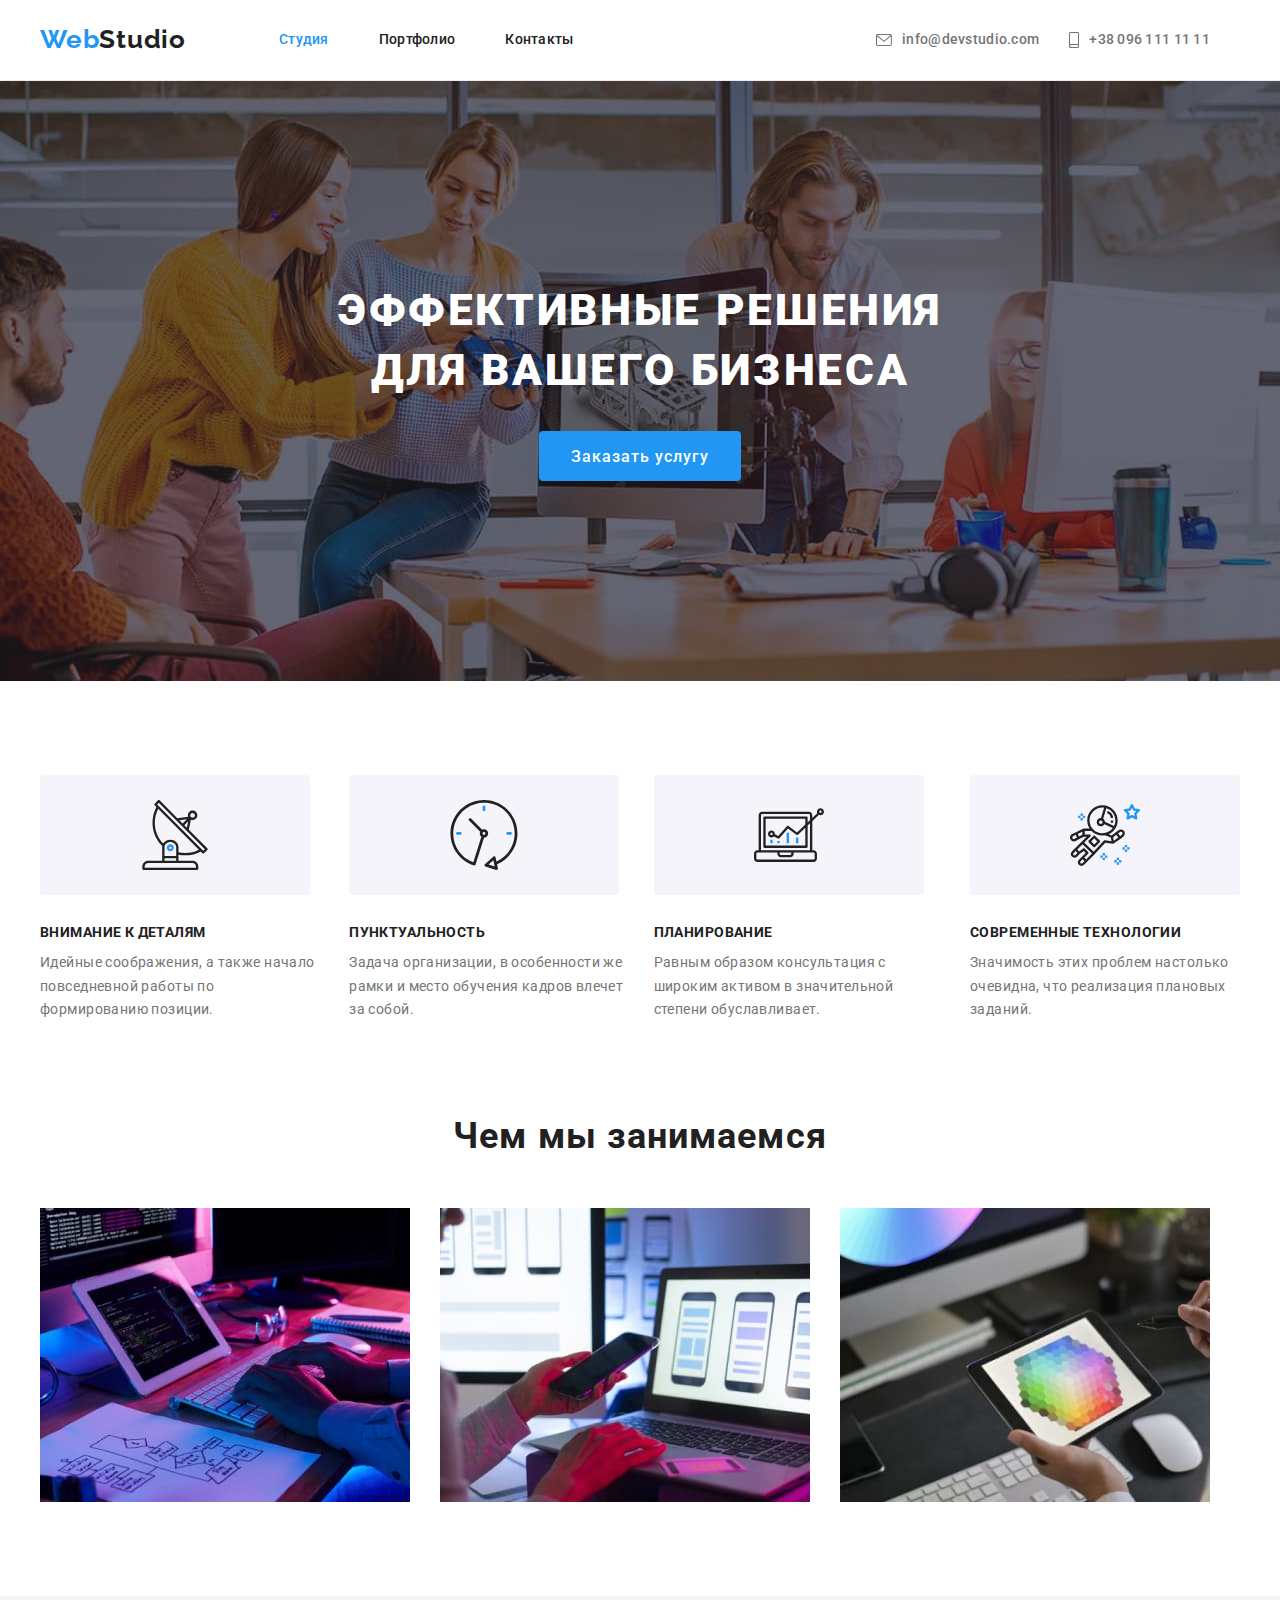
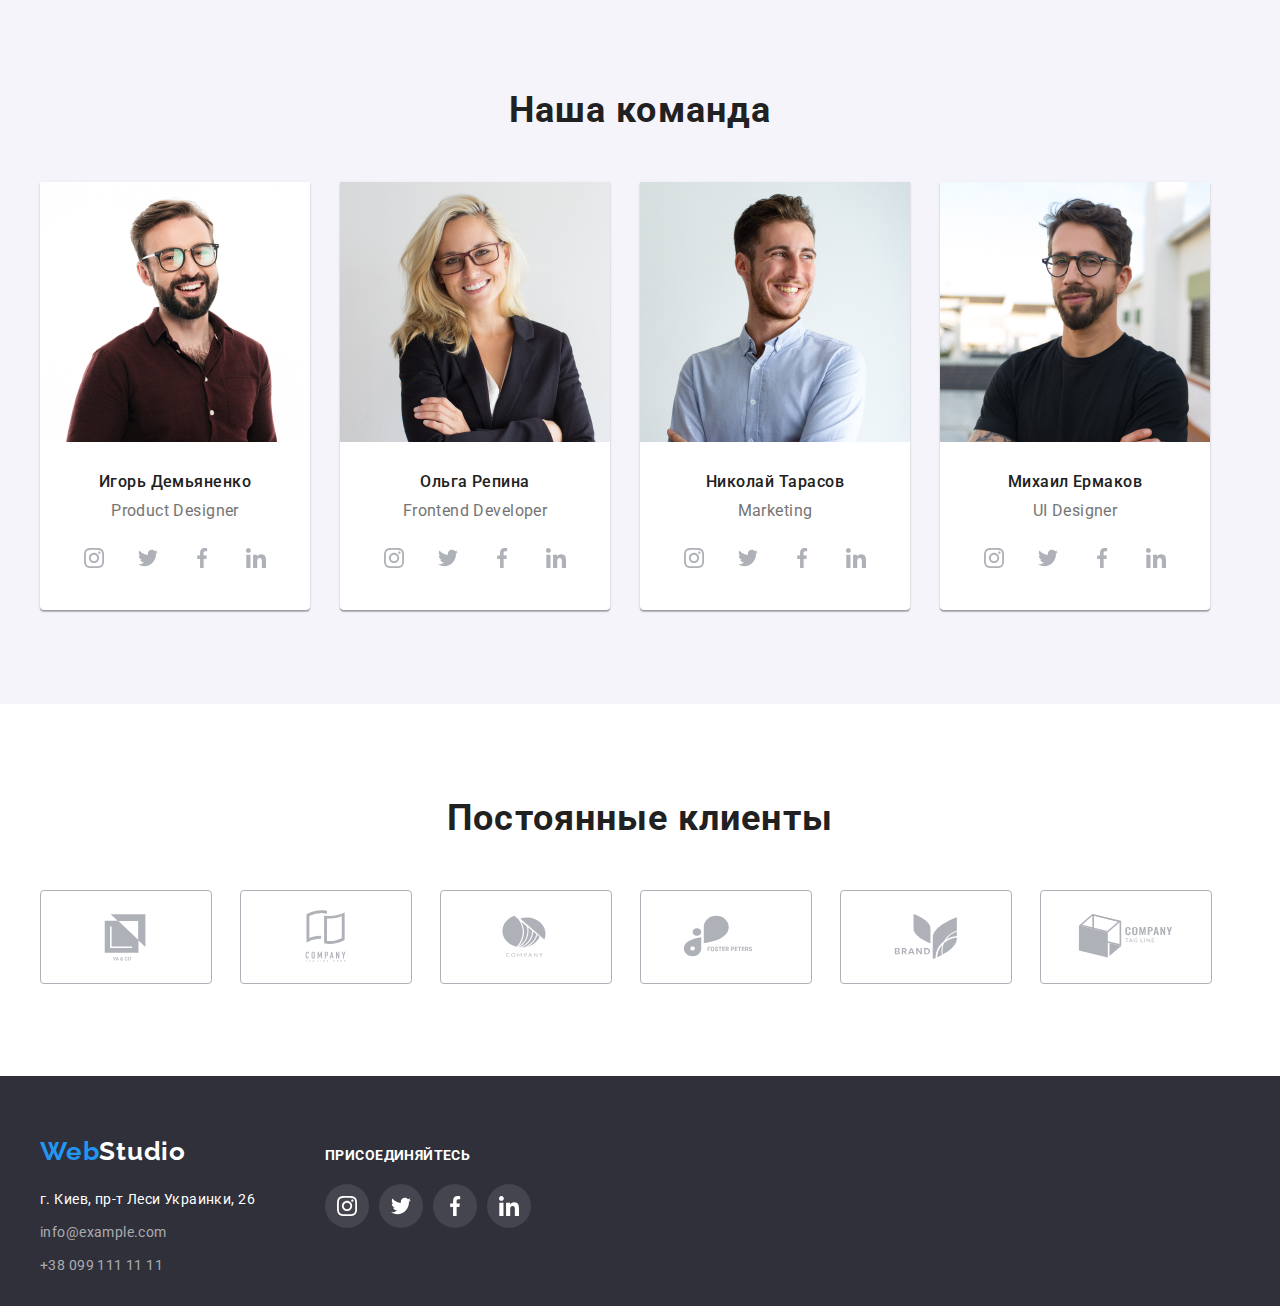
==== commit 568948d3: "goit-markup-hw-04" ====
--- a/index.html
+++ b/index.html
@@ -53,7 +53,7 @@
         <section class="hero">
             <div class="container hero-container">
                 <h1 class="hero-title">Эффективные решения</br>для вашего бизнеса</h1>
-                <button class="button" type="button">Заказать услугу</button>
+                <button class="button" type="button btn">Заказать услугу</button>
             </div>
         </section>
         <!-- Секция детали -->
@@ -242,19 +242,19 @@
                                             <use href="./images/symbol-defs.svg#instagram"></use>
                                         </svg></a>
                                 </li>
-                                <li class=social-item">
+                                <li class="social-item">
                                     <a class="social-link" href="">
                                         <svg class="social-icon" width="20px" height="20px">
                                             <use href="./images/symbol-defs.svg#twitter"></use>
                                         </svg></a>
                                 </li>
-                                <li class=" social-item">
+                                <li class="social-item">
                                     <a class="social-link" href="">
                                         <svg class="social-icon" width="20px" height="20px">
                                             <use href="./images/symbol-defs.svg#facebook"></use>
                                         </svg></a>
                                 </li>
-                                <li class=" social-item">
+                                <li class="social-item">
                                     <a class="social-link" href="">
                                         <svg class="social-icon" width="20px" height="20px">
                                             <use href="./images/symbol-defs.svg#linkedin"></use>
--- a/css/styles.css
+++ b/css/styles.css
@@ -213,18 +213,21 @@
   font-size: 16px;
   line-height: 1.87;
   letter-spacing: 0.06em;
+
+  padding: 11px 32px;
+
   margin-left: auto;
   margin-right: auto;
   cursor: pointer;
   color: var(--primary-title-color);
 
-  cursor: pointer;
-
+  /*width: 200px;*/
+  height: 50px;
   background: #2196f3;
-  box-shadow: 0px 4px 4px rgba(0, 0, 0, 0.15);
+
   border-radius: 4px;
-}
-
+  border: transparent;
+}
 /*---features---*/
 .feature-icons {
   display: flex;
@@ -578,7 +581,7 @@
   margin-left: 8px;
 }
 
-.button.secondary {
+/*.button.secondary {
   font-family: inherit;
   font-style: normal;
   font-weight: 500;
@@ -589,9 +592,33 @@
   padding: 6px 22px;
   min-width: 73px;
 
+  width: 130px;
+  height: 38px;
+  border-radius: 4px;
+  background-color: #f5f4fa;
+
   cursor: pointer;
+
+  color: var(--header-text-color);
+}*/
+.button.secondary {
+  font-family: inherit;
+  font-style: normal;
+  font-weight: 500;
+  font-size: 16px;
+  line-height: 1.62;
+  letter-spacing: 0.03em;
+
+  padding: 6px 22px;
+  min-width: 73px;
+
+  /*width: 130px;*/
+  height: 38px;
+  border-radius: 4px;
   background-color: #f5f4fa;
-  border-radius: 4px;
+
+  cursor: pointer;
+
   color: var(--header-text-color);
 }
 .button.secondary:hover,
